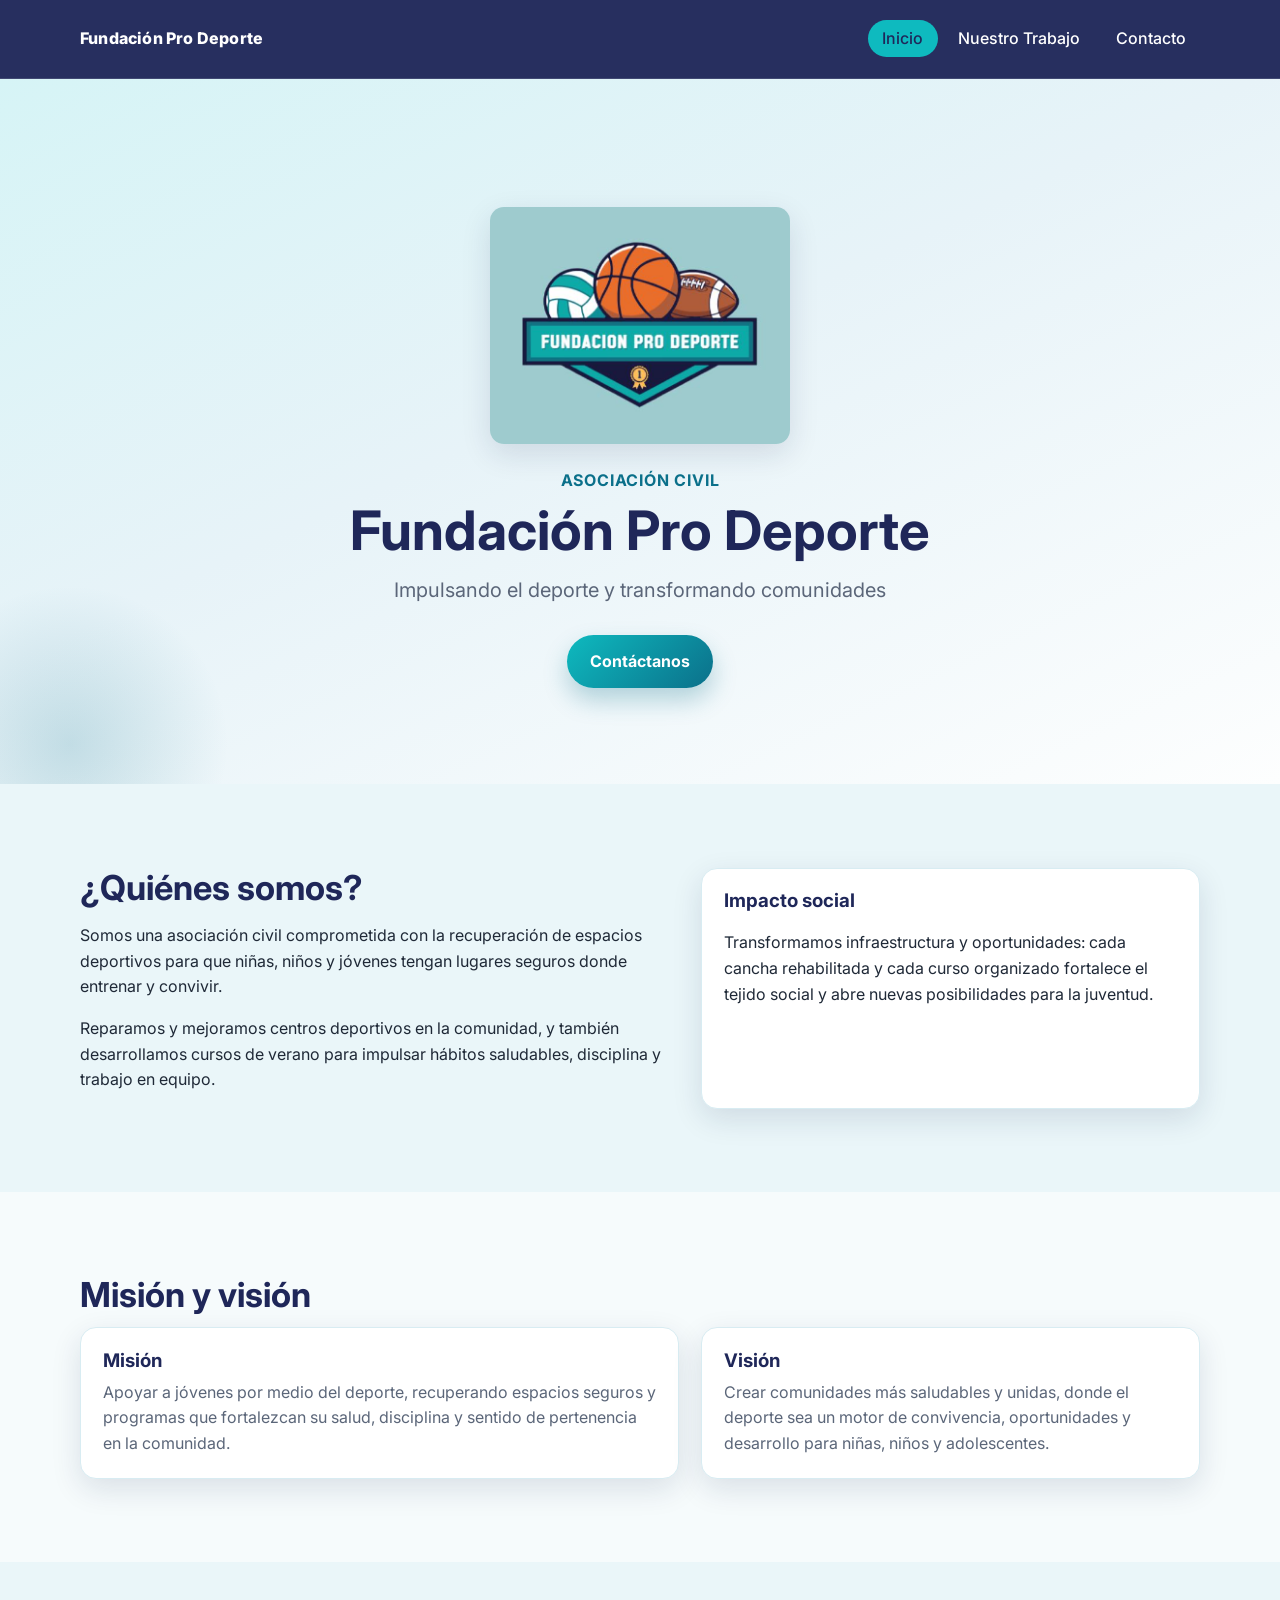
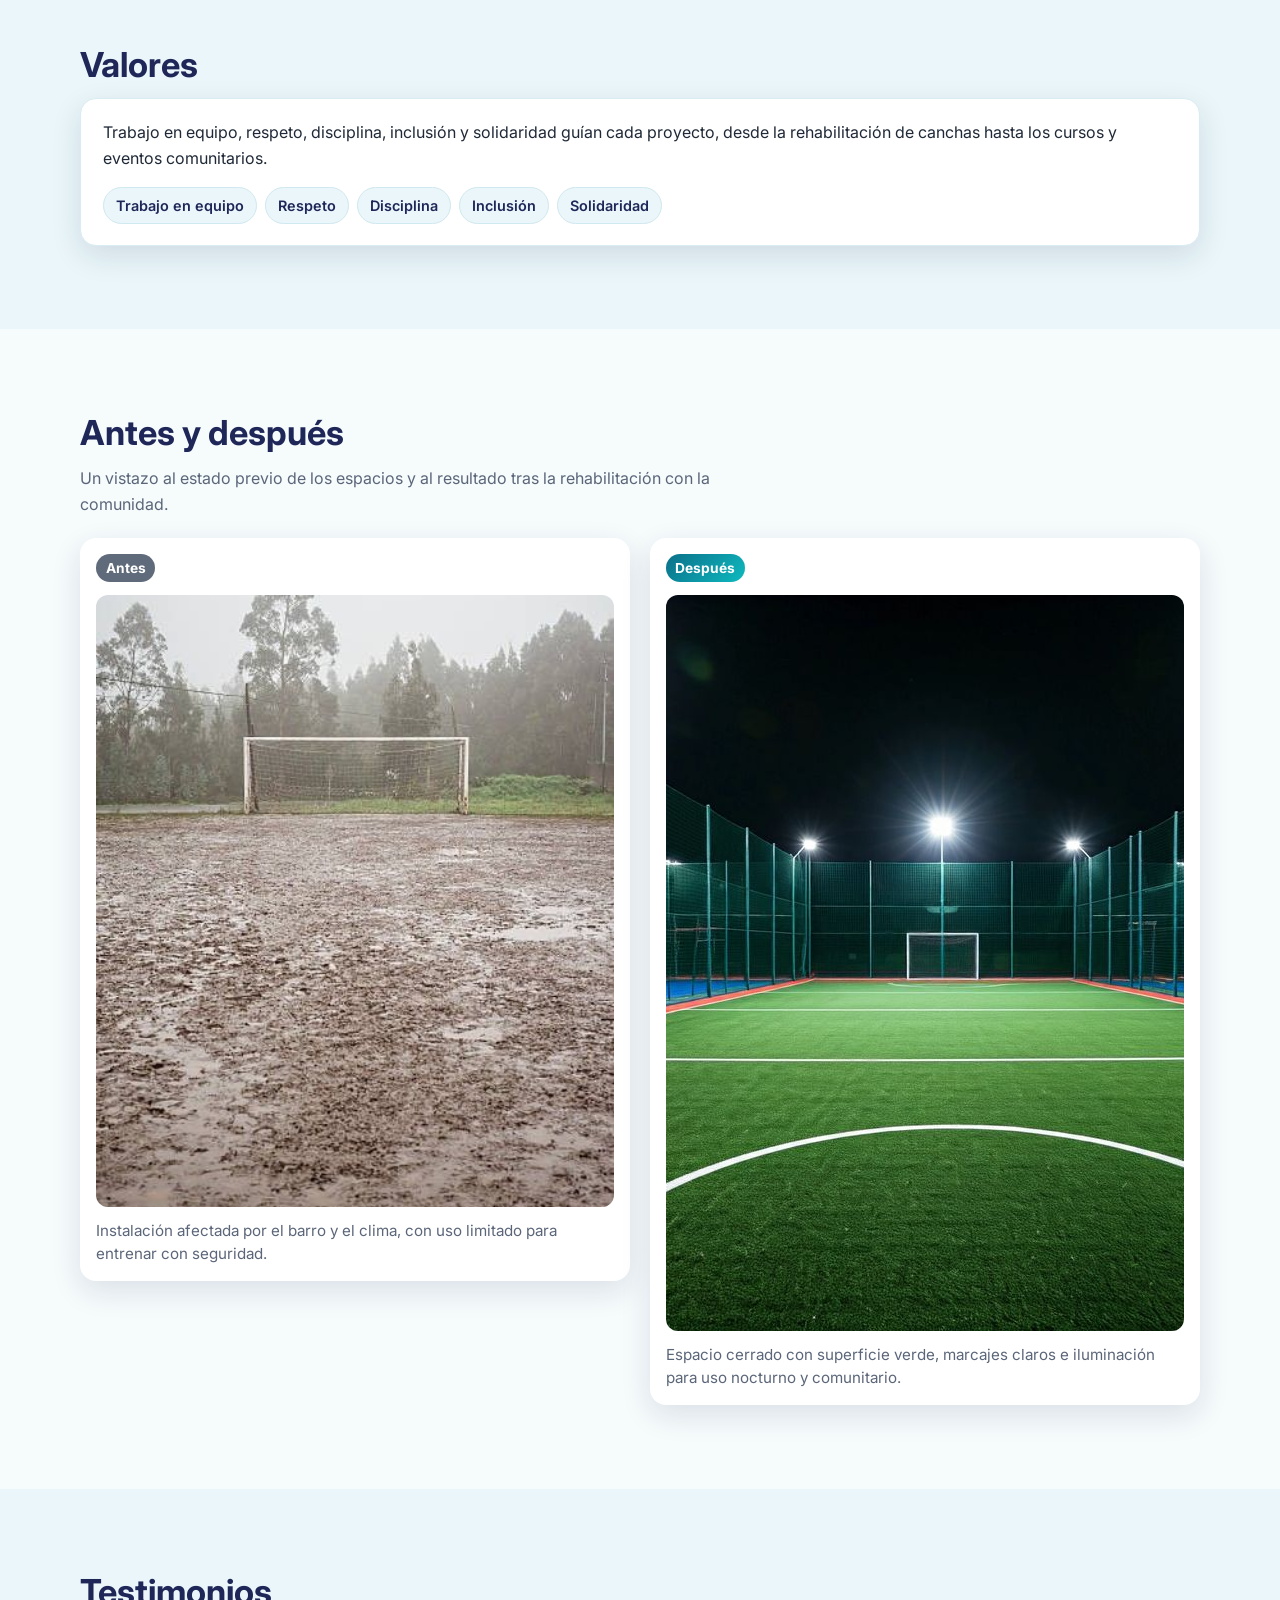
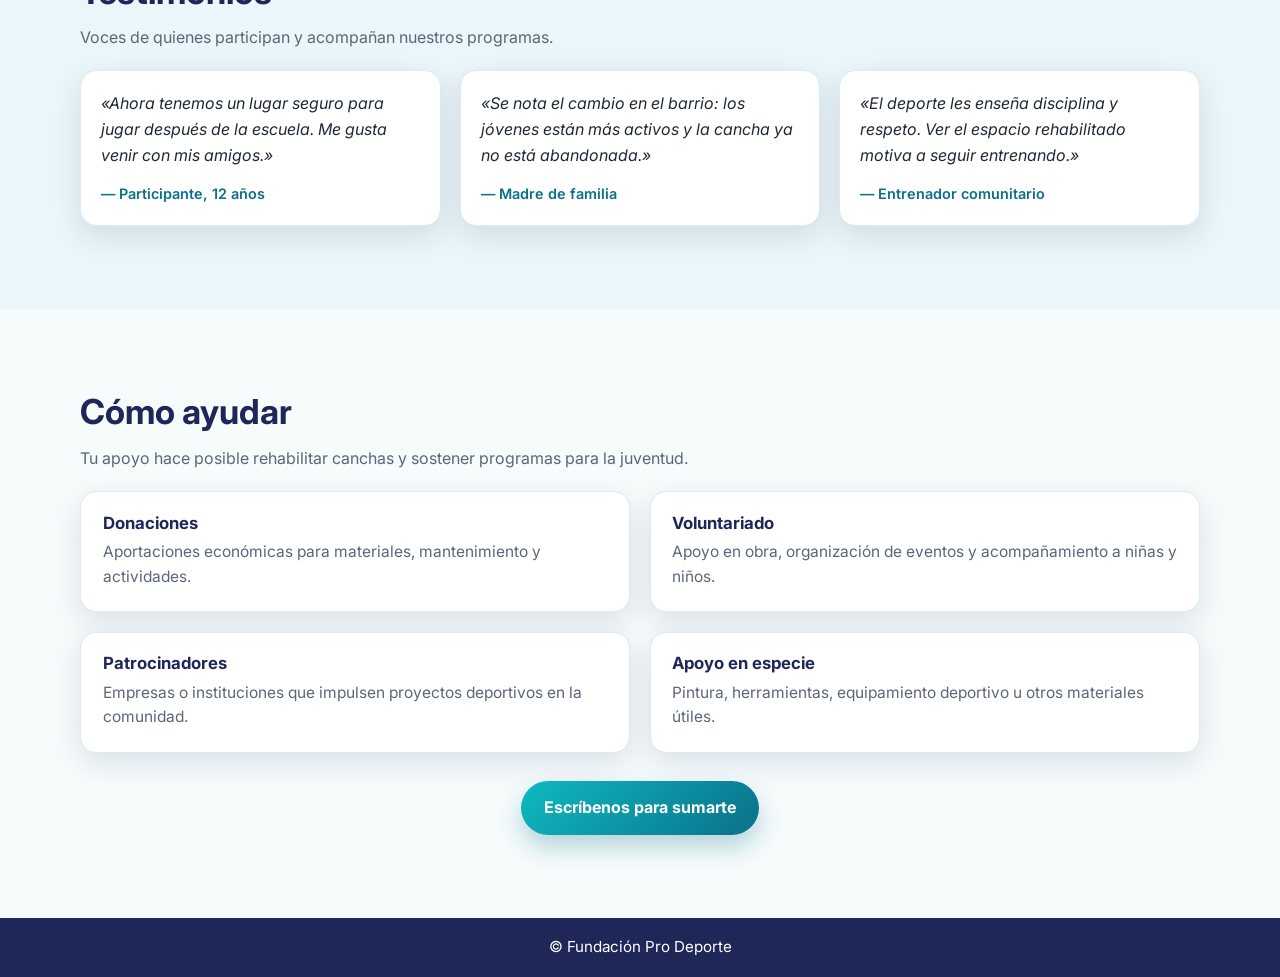
==== index.html @ 30746e88 "Remove Galería de fotos section from homepage Co-authored-by: Cursor <cursoragent@cursor.com>" ====
<!doctype html>
<html lang="es">
<head>
  <meta charset="UTF-8">
  <meta name="viewport" content="width=device-width, initial-scale=1.0">
  <title>Fundación Pro Deporte | Inicio</title>
  <link rel="stylesheet" href="styles.css">
</head>
<body>
  <header class="site-header">
    <div class="container nav">
      <a class="brand" href="index.html">Fundación Pro Deporte</a>
      <button class="menu-toggle" aria-label="Abrir menú">☰</button>
      <nav>
        <ul class="nav-links">
          <li><a class="active" href="index.html">Inicio</a></li>
          <li><a href="trabajo.html">Nuestro Trabajo</a></li>
          <li><a href="contacto.html">Contacto</a></li>
        </ul>
      </nav>
    </div>
  </header>

  <main>
    <section class="hero">
      <div class="hero-overlay"></div>
      <div class="container hero-content">
        <img src="assets/logo.png" alt="Logo Fundación Pro Deporte" class="hero-logo">
        <p class="hero-kicker">Asociación Civil</p>
        <h1>Fundación Pro Deporte</h1>
        <p class="hero-subtitle">Impulsando el deporte y transformando comunidades</p>
        <a class="btn-primary" href="contacto.html">Contáctanos</a>
      </div>
    </section>

    <section class="section alt-bg">
      <div class="container two-col">
        <div>
          <h2>¿Quiénes somos?</h2>
          <p>
            Somos una asociación civil comprometida con la recuperación de espacios deportivos
            para que niñas, niños y jóvenes tengan lugares seguros donde entrenar y convivir.
          </p>
          <p>
            Reparamos y mejoramos centros deportivos en la comunidad, y también desarrollamos
            cursos de verano para impulsar hábitos saludables, disciplina y trabajo en equipo.
          </p>
        </div>
        <div class="info-card">
          <h3>Impacto social</h3>
          <p>
            Transformamos infraestructura y oportunidades: cada cancha rehabilitada y cada curso
            organizado fortalece el tejido social y abre nuevas posibilidades para la juventud.
          </p>
        </div>
      </div>
    </section>

    <section class="section" id="mision-vision">
      <div class="container">
        <h2>Misión y visión</h2>
        <div class="two-col two-col-cards">
          <div class="info-card">
            <h3>Misión</h3>
            <p>
              Apoyar a jóvenes por medio del deporte, recuperando espacios seguros y programas
              que fortalezcan su salud, disciplina y sentido de pertenencia en la comunidad.
            </p>
          </div>
          <div class="info-card">
            <h3>Visión</h3>
            <p>
              Crear comunidades más saludables y unidas, donde el deporte sea un motor de convivencia,
              oportunidades y desarrollo para niñas, niños y adolescentes.
            </p>
          </div>
        </div>
      </div>
    </section>

    <section class="section alt-bg" id="valores">
      <div class="container">
        <h2>Valores</h2>
        <div class="info-card valores-card">
          <p class="valores-text">
            Trabajo en equipo, respeto, disciplina, inclusión y solidaridad guían cada proyecto,
            desde la rehabilitación de canchas hasta los cursos y eventos comunitarios.
          </p>
          <ul class="valores-list">
            <li>Trabajo en equipo</li>
            <li>Respeto</li>
            <li>Disciplina</li>
            <li>Inclusión</li>
            <li>Solidaridad</li>
          </ul>
        </div>
      </div>
    </section>

    <section class="section" id="galeria" aria-labelledby="galeria-heading">
      <div class="container">
        <h2 id="galeria-heading">Antes y después</h2>
        <p class="ba-intro">
          Un vistazo al estado previo de los espacios y al resultado tras la rehabilitación con la comunidad.
        </p>
        <div class="gallery gallery-ba gallery-ba-inicio">
          <figure class="media-card ba-card ba-photo-portrait">
            <span class="label label-before">Antes</span>
            <img src="assets/inicio-antes.png" width="405" height="612" alt="Campo de fútbol enlodado y en malas condiciones antes de la intervención">
            <figcaption>Instalación afectada por el barro y el clima, con uso limitado para entrenar con seguridad.</figcaption>
          </figure>
          <figure class="media-card ba-card ba-photo-square">
            <span class="label label-after">Después</span>
            <img src="assets/inicio-despues.png" width="736" height="736" alt="Cancha de fútbol o futsal con pasto sintético e iluminación, rehabilitada">
            <figcaption>Espacio cerrado con superficie verde, marcajes claros e iluminación para uso nocturno y comunitario.</figcaption>
          </figure>
        </div>
      </div>
    </section>

    <section class="section alt-bg" id="testimonios">
      <div class="container">
        <h2>Testimonios</h2>
        <p class="ba-intro">Voces de quienes participan y acompañan nuestros programas.</p>
        <div class="testimonials">
          <blockquote class="info-card testimonial">
            <p>«Ahora tenemos un lugar seguro para jugar después de la escuela. Me gusta venir con mis amigos.»</p>
            <footer>— Participante, 12 años</footer>
          </blockquote>
          <blockquote class="info-card testimonial">
            <p>«Se nota el cambio en el barrio: los jóvenes están más activos y la cancha ya no está abandonada.»</p>
            <footer>— Madre de familia</footer>
          </blockquote>
          <blockquote class="info-card testimonial">
            <p>«El deporte les enseña disciplina y respeto. Ver el espacio rehabilitado motiva a seguir entrenando.»</p>
            <footer>— Entrenador comunitario</footer>
          </blockquote>
        </div>
      </div>
    </section>

    <section class="section" id="ayudar">
      <div class="container">
        <h2>Cómo ayudar</h2>
        <p class="ba-intro">Tu apoyo hace posible rehabilitar canchas y sostener programas para la juventud.</p>
        <div class="help-grid">
          <div class="info-card help-item">
            <h3>Donaciones</h3>
            <p>Aportaciones económicas para materiales, mantenimiento y actividades.</p>
          </div>
          <div class="info-card help-item">
            <h3>Voluntariado</h3>
            <p>Apoyo en obra, organización de eventos y acompañamiento a niñas y niños.</p>
          </div>
          <div class="info-card help-item">
            <h3>Patrocinadores</h3>
            <p>Empresas o instituciones que impulsen proyectos deportivos en la comunidad.</p>
          </div>
          <div class="info-card help-item">
            <h3>Apoyo en especie</h3>
            <p>Pintura, herramientas, equipamiento deportivo u otros materiales útiles.</p>
          </div>
        </div>
        <p class="help-cta">
          <a class="btn-primary" href="contacto.html">Escríbenos para sumarte</a>
        </p>
      </div>
    </section>
  </main>

  <footer class="site-footer">
    <div class="container">© Fundación Pro Deporte</div>
  </footer>

  <script>
    const toggle = document.querySelector('.menu-toggle');
    const navLinks = document.querySelector('.nav-links');
    toggle.addEventListener('click', () => {
      navLinks.classList.toggle('open');
    });
  </script>
</body>
</html>
---- styles.css ----
@import url("https://fonts.googleapis.com/css2?family=Inter:wght@400;500;600;700;800&display=swap");

:root {
  --primary: #0ebabf;
  --primary-dark: #0b708a;
  --navy: #1f2759;
  --accent: #f28a2e;
  --bg: #f6fbfc;
  --bg-alt: #eaf6f9;
  --surface: #ffffff;
  --text: #1f2937;
  --muted: #5b6679;
  --shadow: 0 10px 30px rgba(18, 34, 74, 0.12);
  --radius: 16px;
}

*,
*::before,
*::after {
  box-sizing: border-box;
}

html {
  scroll-behavior: smooth;
}

body {
  margin: 0;
  font-family: "Inter", sans-serif;
  color: var(--text);
  background: var(--bg);
  line-height: 1.6;
}

img {
  max-width: 100%;
  display: block;
}

.container {
  width: min(1120px, 92%);
  margin: 0 auto;
}

.site-header {
  position: sticky;
  top: 0;
  z-index: 30;
  background: rgba(31, 39, 89, 0.96);
  backdrop-filter: blur(6px);
  border-bottom: 1px solid rgba(255, 255, 255, 0.12);
}

.nav {
  min-height: 78px;
  display: flex;
  align-items: center;
  justify-content: space-between;
  gap: 1rem;
}

.brand {
  color: #fff;
  text-decoration: none;
  font-weight: 800;
  letter-spacing: 0.2px;
}

.nav nav {
  margin-left: auto;
}

.nav-links {
  display: flex;
  align-items: center;
  list-style: none;
  gap: 0.4rem;
  margin: 0;
  padding: 0;
}

.nav-links a {
  color: #fff;
  text-decoration: none;
  padding: 0.52rem 0.9rem;
  border-radius: 999px;
  font-weight: 500;
  transition: background 0.24s ease, transform 0.24s ease;
}

.nav-links a:hover,
.nav-links a.active {
  background: var(--primary);
  color: var(--navy);
}

.menu-toggle {
  display: none;
  border: none;
  background: transparent;
  color: #fff;
  font-size: 1.4rem;
  cursor: pointer;
}

.hero {
  position: relative;
  min-height: 78vh;
  display: grid;
  place-items: center;
  text-align: center;
  padding: 8rem 0 6rem;
  background: linear-gradient(155deg, #d6f4f6 0%, #e7f3f8 45%, #fdfefe 100%);
  overflow: hidden;
}

.hero-overlay {
  position: absolute;
  inset: auto auto -120px -90px;
  width: 320px;
  height: 320px;
  background: radial-gradient(circle, rgba(11, 112, 138, 0.18), transparent 70%);
}

.hero-content {
  position: relative;
  z-index: 2;
}

.hero-logo {
  width: min(300px, 78vw);
  margin: 0 auto 1.5rem;
  border-radius: 14px;
  box-shadow: var(--shadow);
}

.hero-kicker {
  color: var(--primary-dark);
  font-weight: 700;
  letter-spacing: 0.05em;
  text-transform: uppercase;
  margin-bottom: 0.35rem;
}

h1,
h2,
h3 {
  color: var(--navy);
  line-height: 1.15;
  margin-top: 0;
}

h1 {
  font-size: clamp(2rem, 5vw, 3.4rem);
  margin-bottom: 0.75rem;
}

h2 {
  font-size: clamp(1.5rem, 3vw, 2.15rem);
  margin-bottom: 0.8rem;
}

.hero-subtitle {
  max-width: 760px;
  margin: 0 auto 1.8rem;
  font-size: clamp(1rem, 2.2vw, 1.25rem);
  color: var(--muted);
}

.btn-primary {
  display: inline-flex;
  align-items: center;
  justify-content: center;
  gap: 0.4rem;
  border: none;
  background: linear-gradient(135deg, var(--primary) 0%, var(--primary-dark) 100%);
  color: #fff;
  text-decoration: none;
  font-weight: 700;
  border-radius: 999px;
  padding: 0.88rem 1.45rem;
  cursor: pointer;
  box-shadow: 0 12px 24px rgba(11, 112, 138, 0.28);
  transition: transform 0.26s ease, box-shadow 0.26s ease, filter 0.26s ease;
}

.btn-primary:hover {
  transform: translateY(-2px);
  box-shadow: 0 16px 28px rgba(11, 112, 138, 0.35);
  filter: saturate(1.08);
}

.section {
  padding: clamp(3.2rem, 7vw, 5.2rem) 0;
}

.alt-bg {
  background: var(--bg-alt);
}

.two-col {
  display: grid;
  grid-template-columns: 1.2fr 1fr;
  gap: 1.4rem;
}

.info-card,
.contact-form,
.media-card,
.table-wrap {
  background: var(--surface);
  border-radius: var(--radius);
  box-shadow: var(--shadow);
}

.info-card {
  padding: 1.35rem;
  border: 1px solid #d8ecf2;
}

.page-hero {
  padding: clamp(3.4rem, 7vw, 5.4rem) 0 2.4rem;
  background: linear-gradient(180deg, #e5f7fa 0%, transparent 100%);
}

.gallery {
  margin-top: 1rem;
  display: grid;
  grid-template-columns: repeat(2, minmax(0, 1fr));
  gap: 1.2rem;
}

.media-card {
  padding: 1rem;
}

.label {
  display: inline-block;
  padding: 0.2rem 0.6rem;
  margin-bottom: 0.8rem;
  border-radius: 999px;
  font-size: 0.86rem;
  font-weight: 700;
  color: #fff;
  background: var(--accent);
}

.media-card img {
  width: 100%;
  border-radius: 12px;
  aspect-ratio: 16 / 10;
  object-fit: cover;
}

.media-card p {
  color: var(--muted);
  margin: 0.8rem 0 0;
}

.ba-intro {
  color: var(--muted);
  max-width: 640px;
  margin: 0 0 1.25rem;
  line-height: 1.65;
}

.ba-card {
  margin: 0;
}

.label-before {
  background: #5f6b7a;
}

.label-after {
  background: linear-gradient(135deg, var(--primary-dark), var(--primary));
}

.gallery-ba .media-card img {
  aspect-ratio: 1 / 1;
  object-fit: cover;
  background: #e8eef2;
}

.gallery-ba figcaption {
  color: var(--muted);
  margin: 0.8rem 0 0;
  font-size: 0.95rem;
  line-height: 1.5;
}

.gallery-ba-inicio {
  align-items: start;
}

.gallery-ba-inicio .ba-photo-portrait img {
  aspect-ratio: 405 / 612;
  object-fit: cover;
}

.gallery-ba-inicio .ba-photo-square img {
  aspect-ratio: 1 / 1;
  object-fit: cover;
}

.two-col-cards {
  align-items: stretch;
}

.two-col-cards .info-card h3 {
  margin-bottom: 0.5rem;
}

.two-col-cards .info-card p {
  margin: 0;
  color: var(--muted);
}

.valores-card .valores-text {
  margin: 0 0 1rem;
  color: var(--text);
}

.valores-list {
  display: flex;
  flex-wrap: wrap;
  gap: 0.5rem;
  list-style: none;
  margin: 0;
  padding: 0;
}

.valores-list li {
  padding: 0.35rem 0.75rem;
  border-radius: 999px;
  font-size: 0.9rem;
  font-weight: 600;
  color: var(--navy);
  background: var(--bg-alt);
  border: 1px solid #d0e8ef;
}

.testimonials {
  display: grid;
  grid-template-columns: repeat(3, minmax(0, 1fr));
  gap: 1.2rem;
}

.testimonial {
  margin: 0;
  padding: 1.25rem;
}

.testimonial p {
  margin: 0 0 0.85rem;
  color: var(--text);
  font-style: italic;
  line-height: 1.6;
}

.testimonial footer {
  font-size: 0.9rem;
  font-weight: 600;
  color: var(--primary-dark);
}

.help-grid {
  display: grid;
  grid-template-columns: repeat(2, minmax(0, 1fr));
  gap: 1.2rem;
}

.help-item h3 {
  margin-bottom: 0.45rem;
  font-size: 1.05rem;
}

.help-item p {
  margin: 0;
  color: var(--muted);
  font-size: 0.97rem;
}

.help-cta {
  text-align: center;
  margin: 1.75rem 0 0;
}

.table-wrap {
  margin-top: 1.1rem;
  overflow-x: auto;
}

table {
  width: 100%;
  border-collapse: collapse;
  min-width: 560px;
}

th,
td {
  text-align: left;
  padding: 0.86rem 1rem;
}

thead {
  background: #dff2f8;
}

tbody tr:nth-child(even) {
  background: #f7fcfd;
}

tbody td {
  border-top: 1px solid #e5edf3;
}

.contact-form {
  padding: 1.4rem;
  display: grid;
  gap: 0.7rem;
}

.contact-form label {
  font-weight: 600;
  color: var(--navy);
}

.contact-form input,
.contact-form textarea {
  width: 100%;
  border: 1px solid #cfdae7;
  border-radius: 12px;
  padding: 0.74rem 0.85rem;
  font: inherit;
  outline: none;
  transition: border-color 0.2s ease, box-shadow 0.2s ease;
}

.contact-form input:focus,
.contact-form textarea:focus {
  border-color: var(--primary-dark);
  box-shadow: 0 0 0 4px rgba(11, 112, 138, 0.16);
}

.team-list {
  margin: 0;
  padding-left: 1.15rem;
}

.team-list li {
  margin: 0.38rem 0;
}

.site-footer {
  margin-top: 0;
  padding: 1.1rem 0;
  background: var(--navy);
  color: #fff;
  text-align: center;
  font-size: 0.95rem;
}

@media (max-width: 900px) {
  .two-col,
  .gallery {
    grid-template-columns: 1fr;
  }

  .testimonials {
    grid-template-columns: 1fr;
  }

  .help-grid {
    grid-template-columns: 1fr;
  }
}

@media (max-width: 760px) {
  .menu-toggle {
    display: block;
  }

  .nav nav {
    width: 100%;
  }

  .nav {
    flex-wrap: wrap;
    padding: 0.8rem 0;
  }

  .nav-links {
    display: none;
    width: 100%;
    flex-direction: column;
    align-items: flex-start;
    padding-top: 0.5rem;
  }

  .nav-links.open {
    display: flex;
  }
}
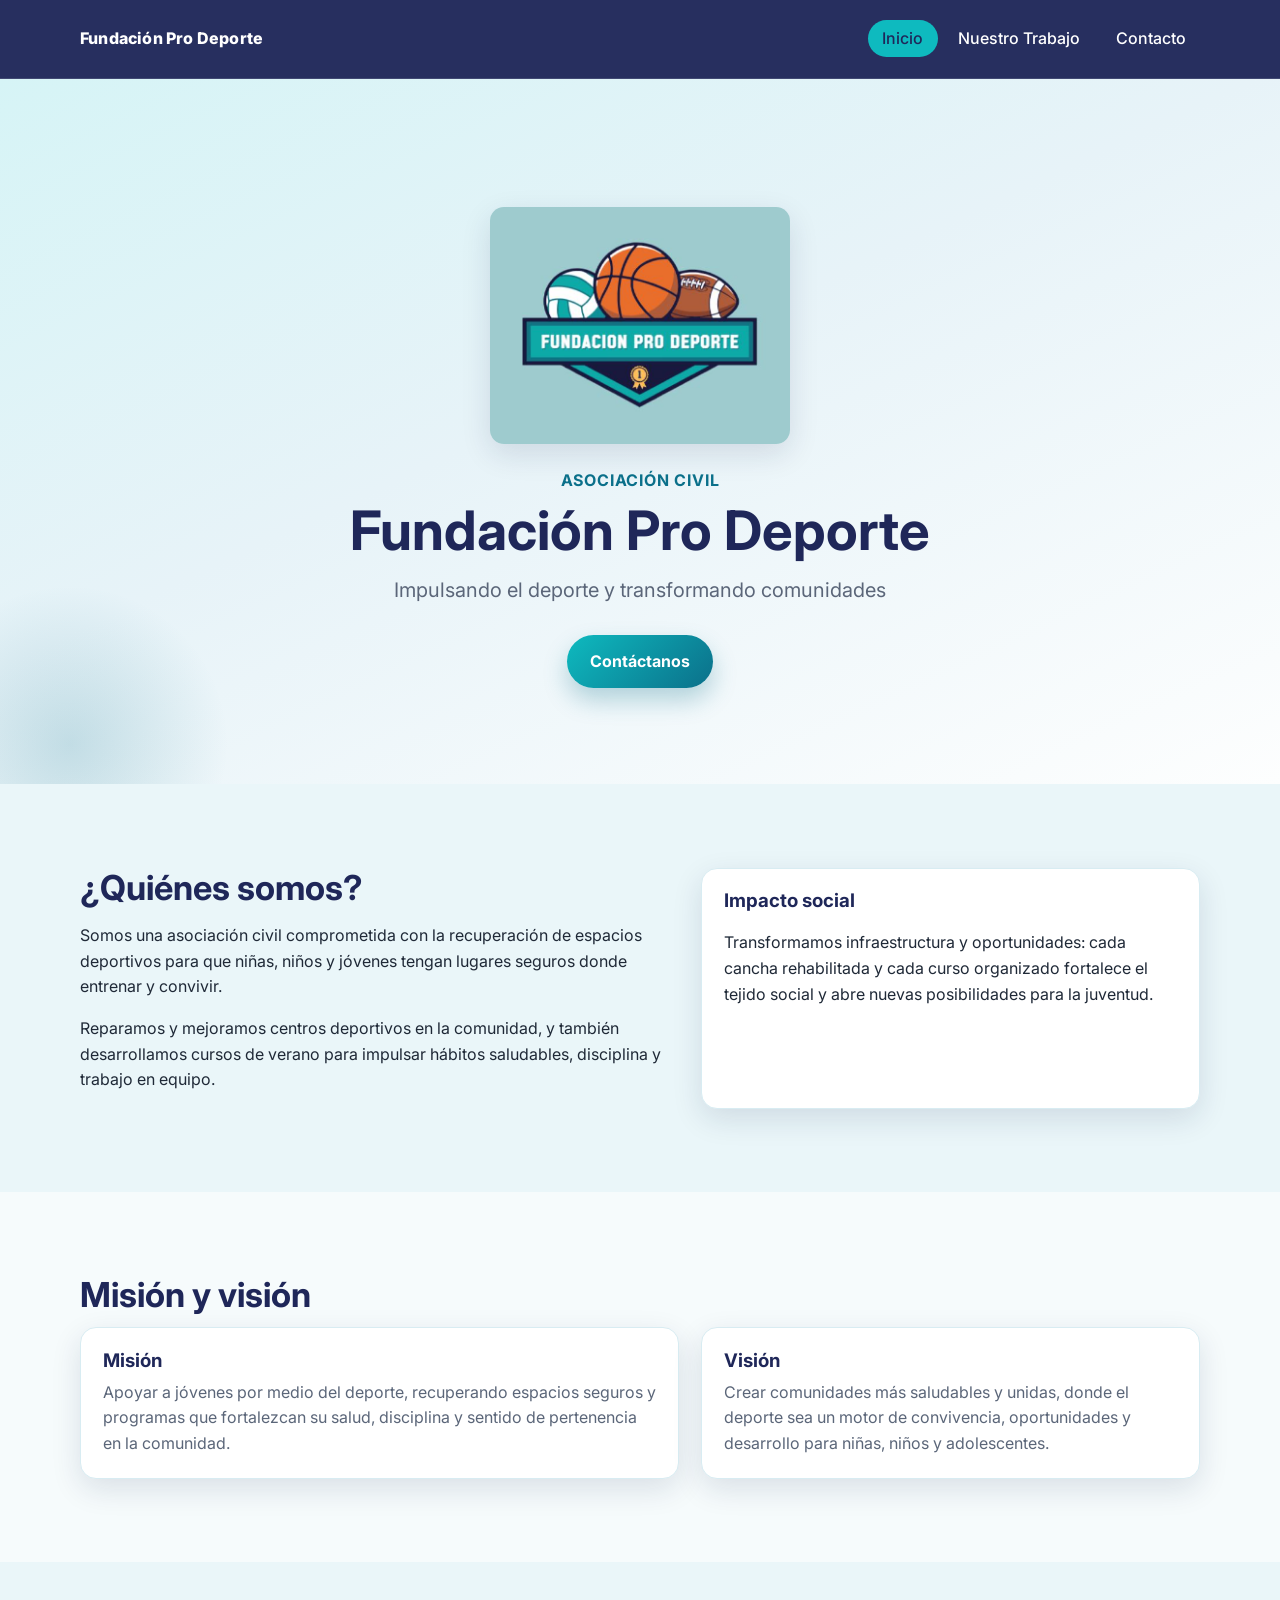
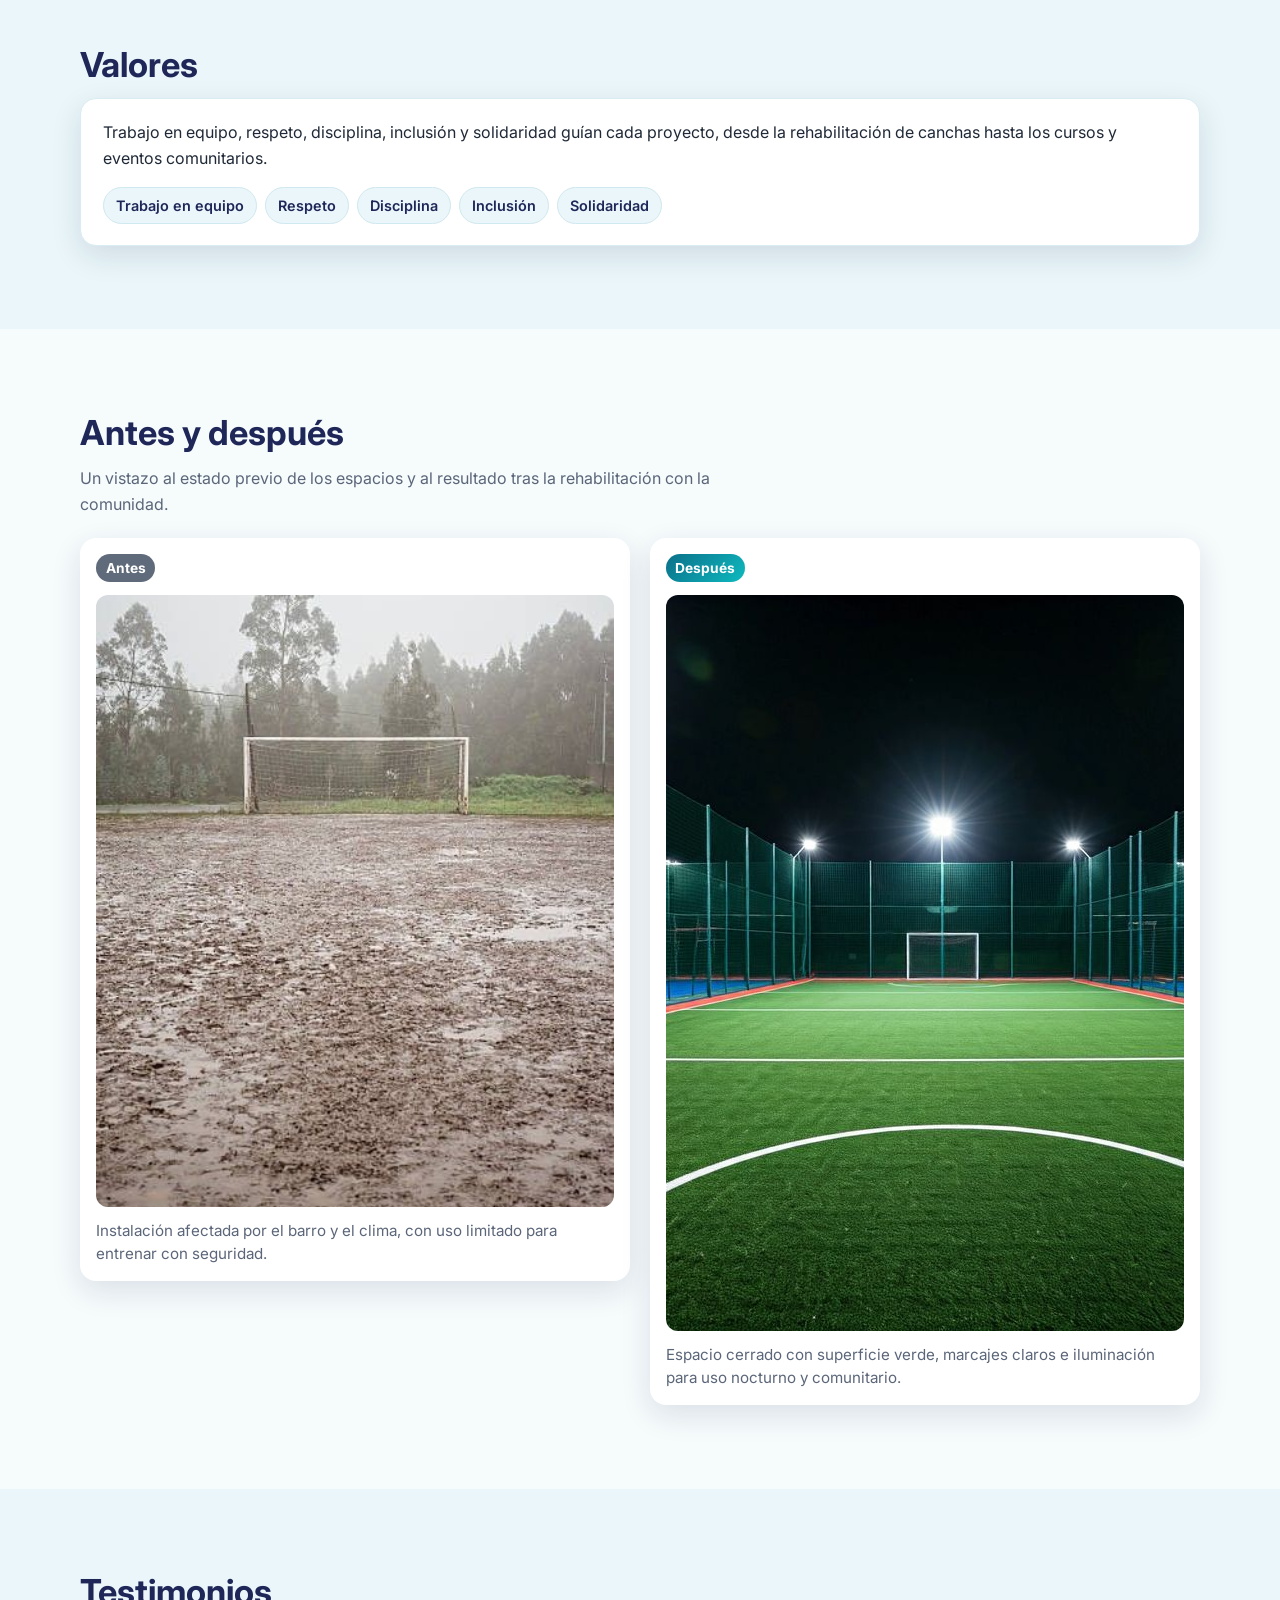
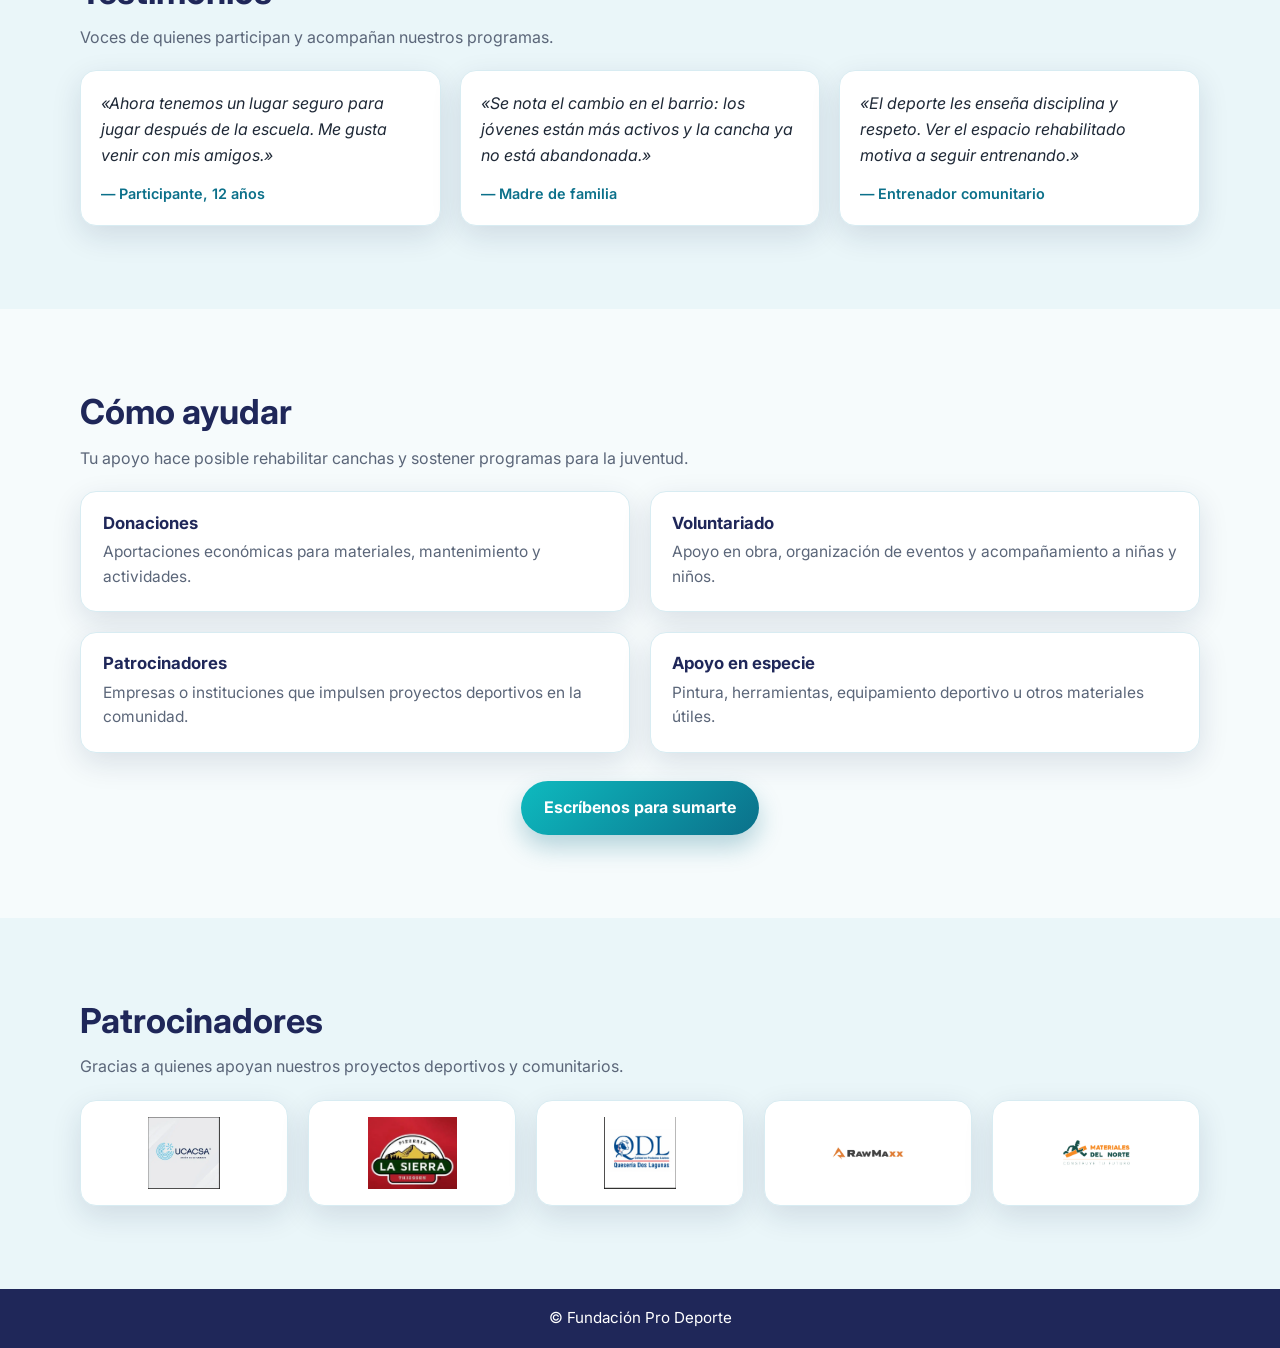
==== commit 117e76a7: "Add Patrocinadores section with sponsor logos on homepage Co-authored-by: Cursor <cursoragent@cursor" ====
--- a/index.html
+++ b/index.html
@@ -166,6 +166,30 @@
         </p>
       </div>
     </section>
+
+    <section class="section alt-bg" id="patrocinadores">
+      <div class="container">
+        <h2>Patrocinadores</h2>
+        <p class="ba-intro">Gracias a quienes apoyan nuestros proyectos deportivos y comunitarios.</p>
+        <ul class="sponsors-grid">
+          <li class="sponsor-item">
+            <img src="assets/sponsor-ucacsa.png" alt="UCACSA - Unión de Esfuerzos">
+          </li>
+          <li class="sponsor-item">
+            <img src="assets/sponsor-pizzeria-la-sierra.png" alt="Pizzería La Sierra Thiessen">
+          </li>
+          <li class="sponsor-item">
+            <img src="assets/sponsor-queseria-dos-lagunas.png" alt="Quesería Dos Lagunas">
+          </li>
+          <li class="sponsor-item">
+            <img src="assets/sponsor-rawmaxx.png" alt="RawMaxx">
+          </li>
+          <li class="sponsor-item">
+            <img src="assets/sponsor-materiales-del-norte.png" alt="Materiales del Norte - Construye tu futuro">
+          </li>
+        </ul>
+      </div>
+    </section>
   </main>
 
   <footer class="site-footer">
--- a/styles.css
+++ b/styles.css
@@ -386,6 +386,36 @@
   margin: 1.75rem 0 0;
 }
 
+.sponsors-grid {
+  display: grid;
+  grid-template-columns: repeat(auto-fit, minmax(160px, 1fr));
+  gap: 1.25rem;
+  list-style: none;
+  margin: 0;
+  padding: 0;
+  align-items: center;
+}
+
+.sponsor-item {
+  background: var(--surface);
+  border-radius: var(--radius);
+  border: 1px solid #d8ecf2;
+  box-shadow: var(--shadow);
+  padding: 1rem 1.1rem;
+  display: flex;
+  align-items: center;
+  justify-content: center;
+  min-height: 100px;
+}
+
+.sponsor-item img {
+  max-width: 100%;
+  max-height: 72px;
+  width: auto;
+  height: auto;
+  object-fit: contain;
+}
+
 .table-wrap {
   margin-top: 1.1rem;
   overflow-x: auto;
@@ -474,6 +504,10 @@
   .help-grid {
     grid-template-columns: 1fr;
   }
+
+  .sponsors-grid {
+    grid-template-columns: repeat(2, minmax(0, 1fr));
+  }
 }
 
 @media (max-width: 760px) {
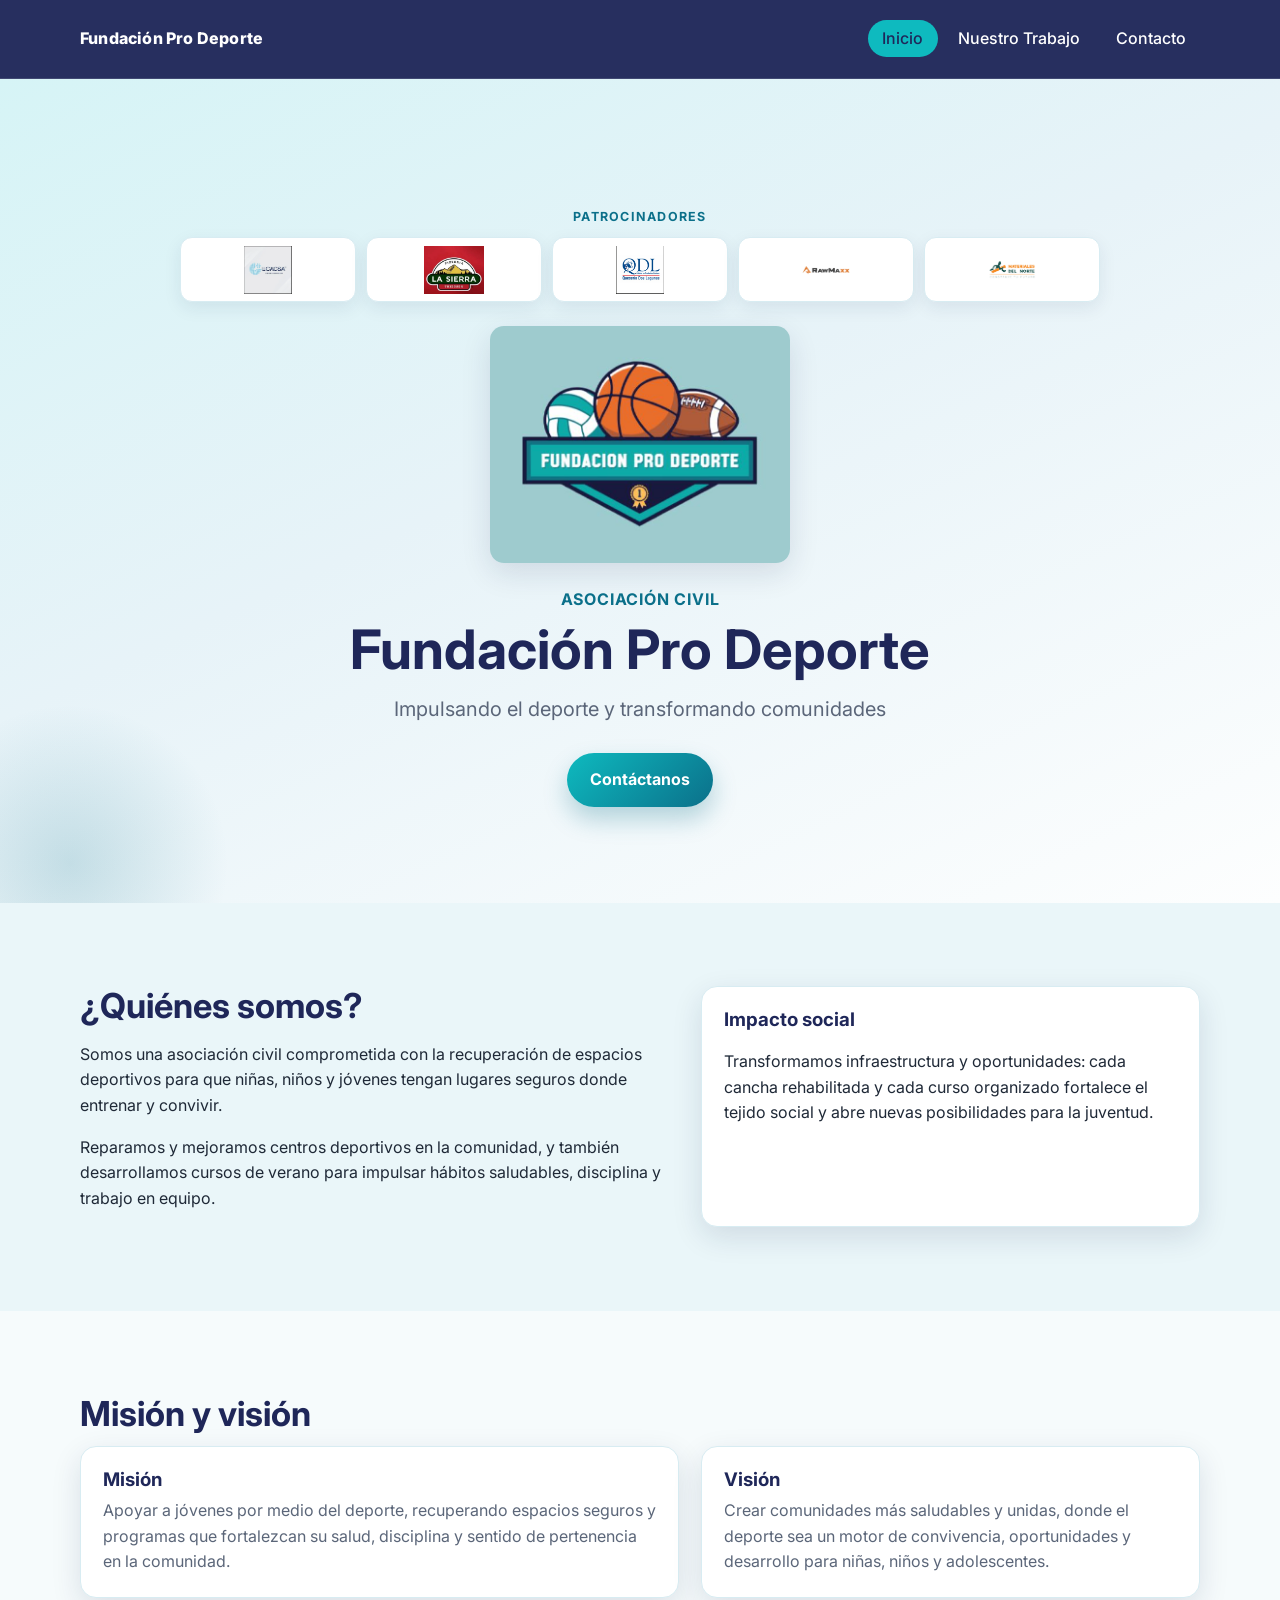
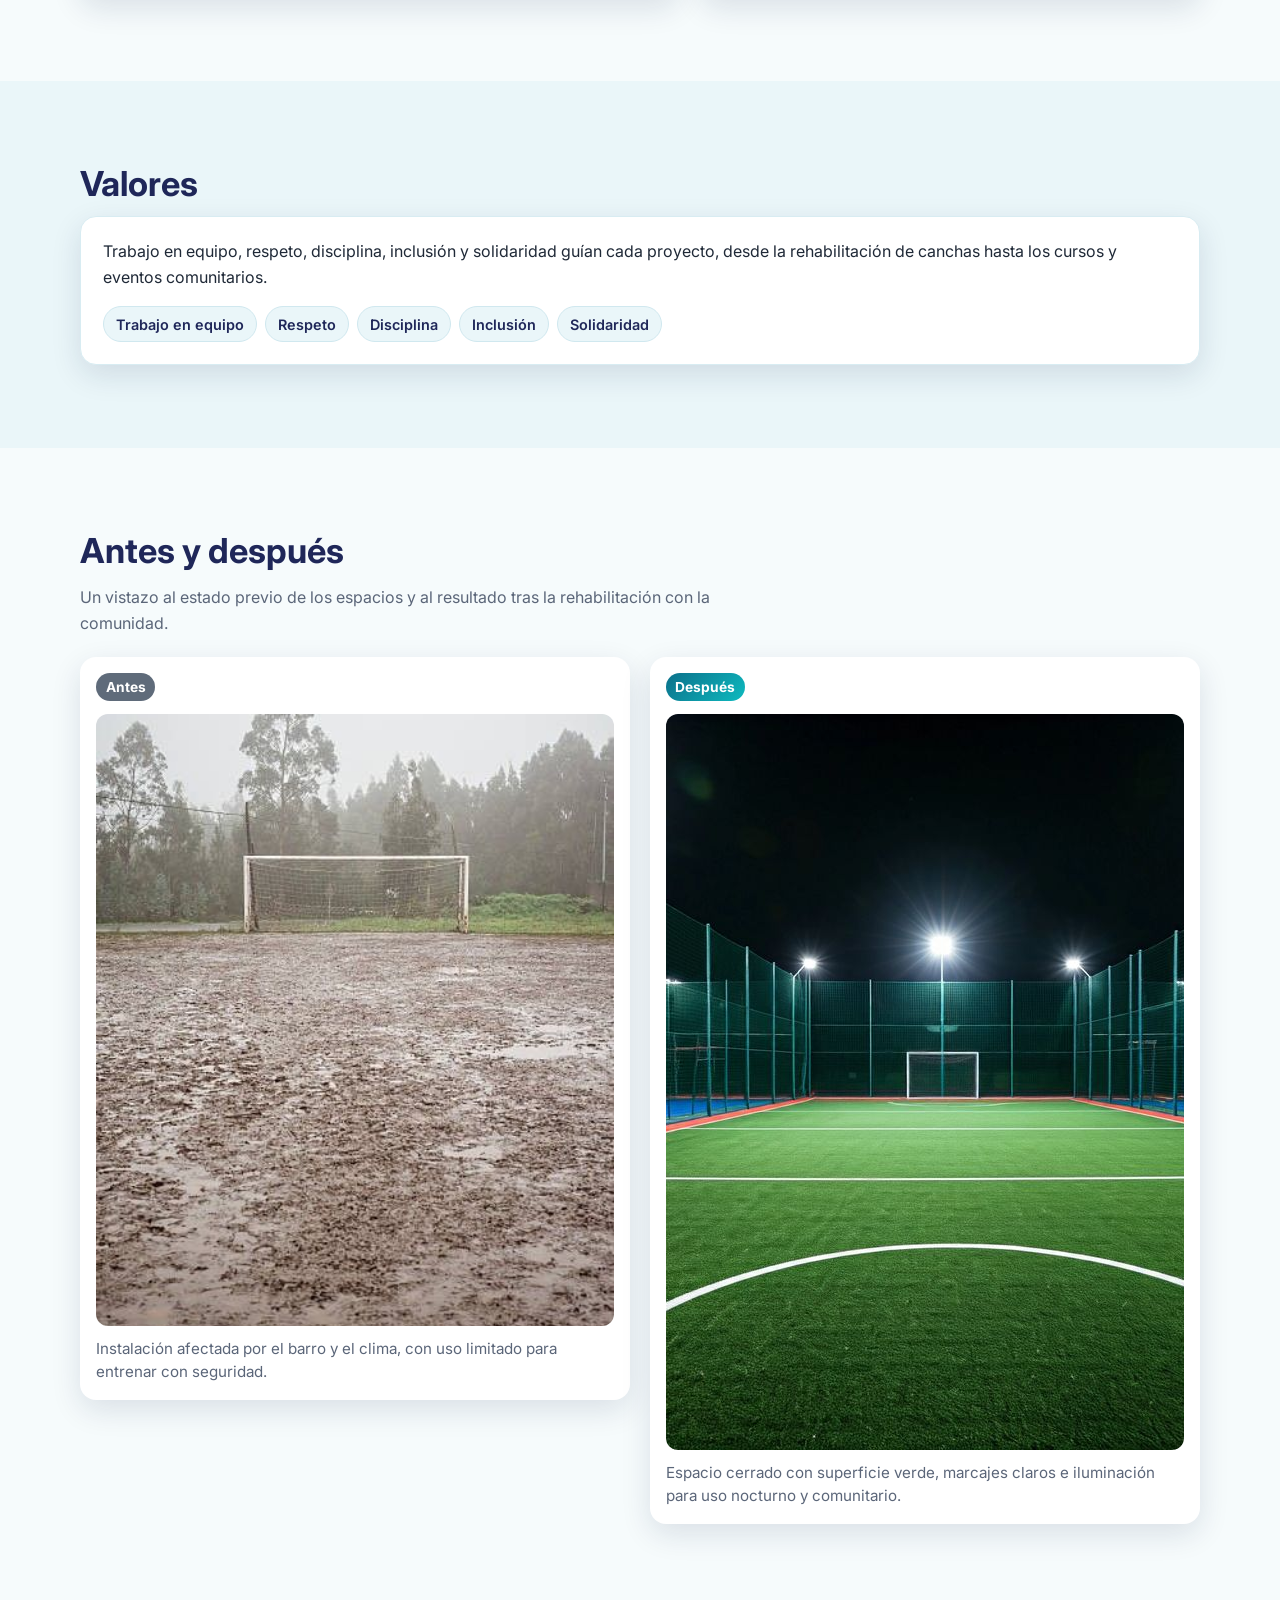
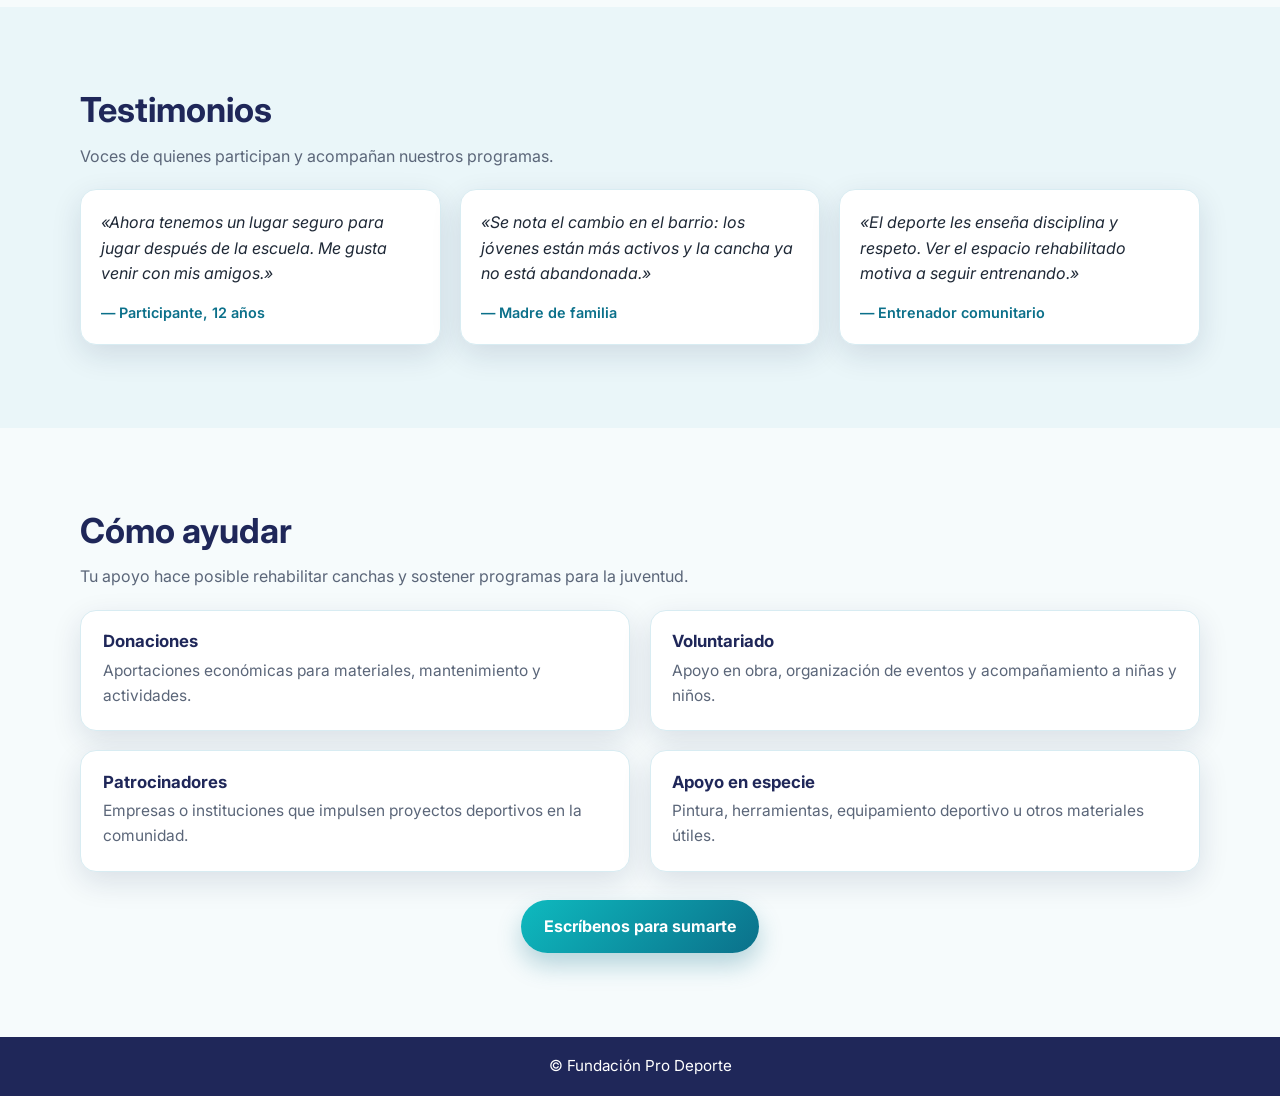
==== commit b3eb3e43: "Move Patrocinadores logos to top of hero above foundation name Co-authored-by: Cursor <cursoragent@c" ====
--- a/index.html
+++ b/index.html
@@ -25,6 +25,26 @@
     <section class="hero">
       <div class="hero-overlay"></div>
       <div class="container hero-content">
+        <div class="hero-sponsors">
+          <p class="hero-sponsors-label">Patrocinadores</p>
+          <ul class="sponsors-grid sponsors-grid-hero">
+            <li class="sponsor-item">
+              <img src="assets/sponsor-ucacsa.png" alt="UCACSA - Unión de Esfuerzos">
+            </li>
+            <li class="sponsor-item">
+              <img src="assets/sponsor-pizzeria-la-sierra.png" alt="Pizzería La Sierra Thiessen">
+            </li>
+            <li class="sponsor-item">
+              <img src="assets/sponsor-queseria-dos-lagunas.png" alt="Quesería Dos Lagunas">
+            </li>
+            <li class="sponsor-item">
+              <img src="assets/sponsor-rawmaxx.png" alt="RawMaxx">
+            </li>
+            <li class="sponsor-item">
+              <img src="assets/sponsor-materiales-del-norte.png" alt="Materiales del Norte - Construye tu futuro">
+            </li>
+          </ul>
+        </div>
         <img src="assets/logo.png" alt="Logo Fundación Pro Deporte" class="hero-logo">
         <p class="hero-kicker">Asociación Civil</p>
         <h1>Fundación Pro Deporte</h1>
@@ -166,30 +186,6 @@
         </p>
       </div>
     </section>
-
-    <section class="section alt-bg" id="patrocinadores">
-      <div class="container">
-        <h2>Patrocinadores</h2>
-        <p class="ba-intro">Gracias a quienes apoyan nuestros proyectos deportivos y comunitarios.</p>
-        <ul class="sponsors-grid">
-          <li class="sponsor-item">
-            <img src="assets/sponsor-ucacsa.png" alt="UCACSA - Unión de Esfuerzos">
-          </li>
-          <li class="sponsor-item">
-            <img src="assets/sponsor-pizzeria-la-sierra.png" alt="Pizzería La Sierra Thiessen">
-          </li>
-          <li class="sponsor-item">
-            <img src="assets/sponsor-queseria-dos-lagunas.png" alt="Quesería Dos Lagunas">
-          </li>
-          <li class="sponsor-item">
-            <img src="assets/sponsor-rawmaxx.png" alt="RawMaxx">
-          </li>
-          <li class="sponsor-item">
-            <img src="assets/sponsor-materiales-del-norte.png" alt="Materiales del Norte - Construye tu futuro">
-          </li>
-        </ul>
-      </div>
-    </section>
   </main>
 
   <footer class="site-footer">
--- a/styles.css
+++ b/styles.css
@@ -386,6 +386,20 @@
   margin: 1.75rem 0 0;
 }
 
+.hero-sponsors {
+  width: min(920px, 100%);
+  margin: 0 auto 1.5rem;
+}
+
+.hero-sponsors-label {
+  margin: 0 0 0.65rem;
+  font-size: 0.78rem;
+  font-weight: 700;
+  letter-spacing: 0.1em;
+  text-transform: uppercase;
+  color: var(--primary-dark);
+}
+
 .sponsors-grid {
   display: grid;
   grid-template-columns: repeat(auto-fit, minmax(160px, 1fr));
@@ -396,16 +410,21 @@
   align-items: center;
 }
 
+.sponsors-grid-hero {
+  grid-template-columns: repeat(5, minmax(0, 1fr));
+  gap: 0.65rem;
+}
+
 .sponsor-item {
   background: var(--surface);
-  border-radius: var(--radius);
+  border-radius: 12px;
   border: 1px solid #d8ecf2;
-  box-shadow: var(--shadow);
-  padding: 1rem 1.1rem;
+  box-shadow: 0 6px 18px rgba(18, 34, 74, 0.08);
+  padding: 0.55rem 0.65rem;
   display: flex;
   align-items: center;
   justify-content: center;
-  min-height: 100px;
+  min-height: 64px;
 }
 
 .sponsor-item img {
@@ -414,6 +433,15 @@
   width: auto;
   height: auto;
   object-fit: contain;
+}
+
+.sponsors-grid-hero .sponsor-item {
+  min-height: 56px;
+  padding: 0.45rem 0.5rem;
+}
+
+.sponsors-grid-hero .sponsor-item img {
+  max-height: 48px;
 }
 
 .table-wrap {
@@ -505,7 +533,8 @@
     grid-template-columns: 1fr;
   }
 
-  .sponsors-grid {
+  .sponsors-grid,
+  .sponsors-grid-hero {
     grid-template-columns: repeat(2, minmax(0, 1fr));
   }
 }
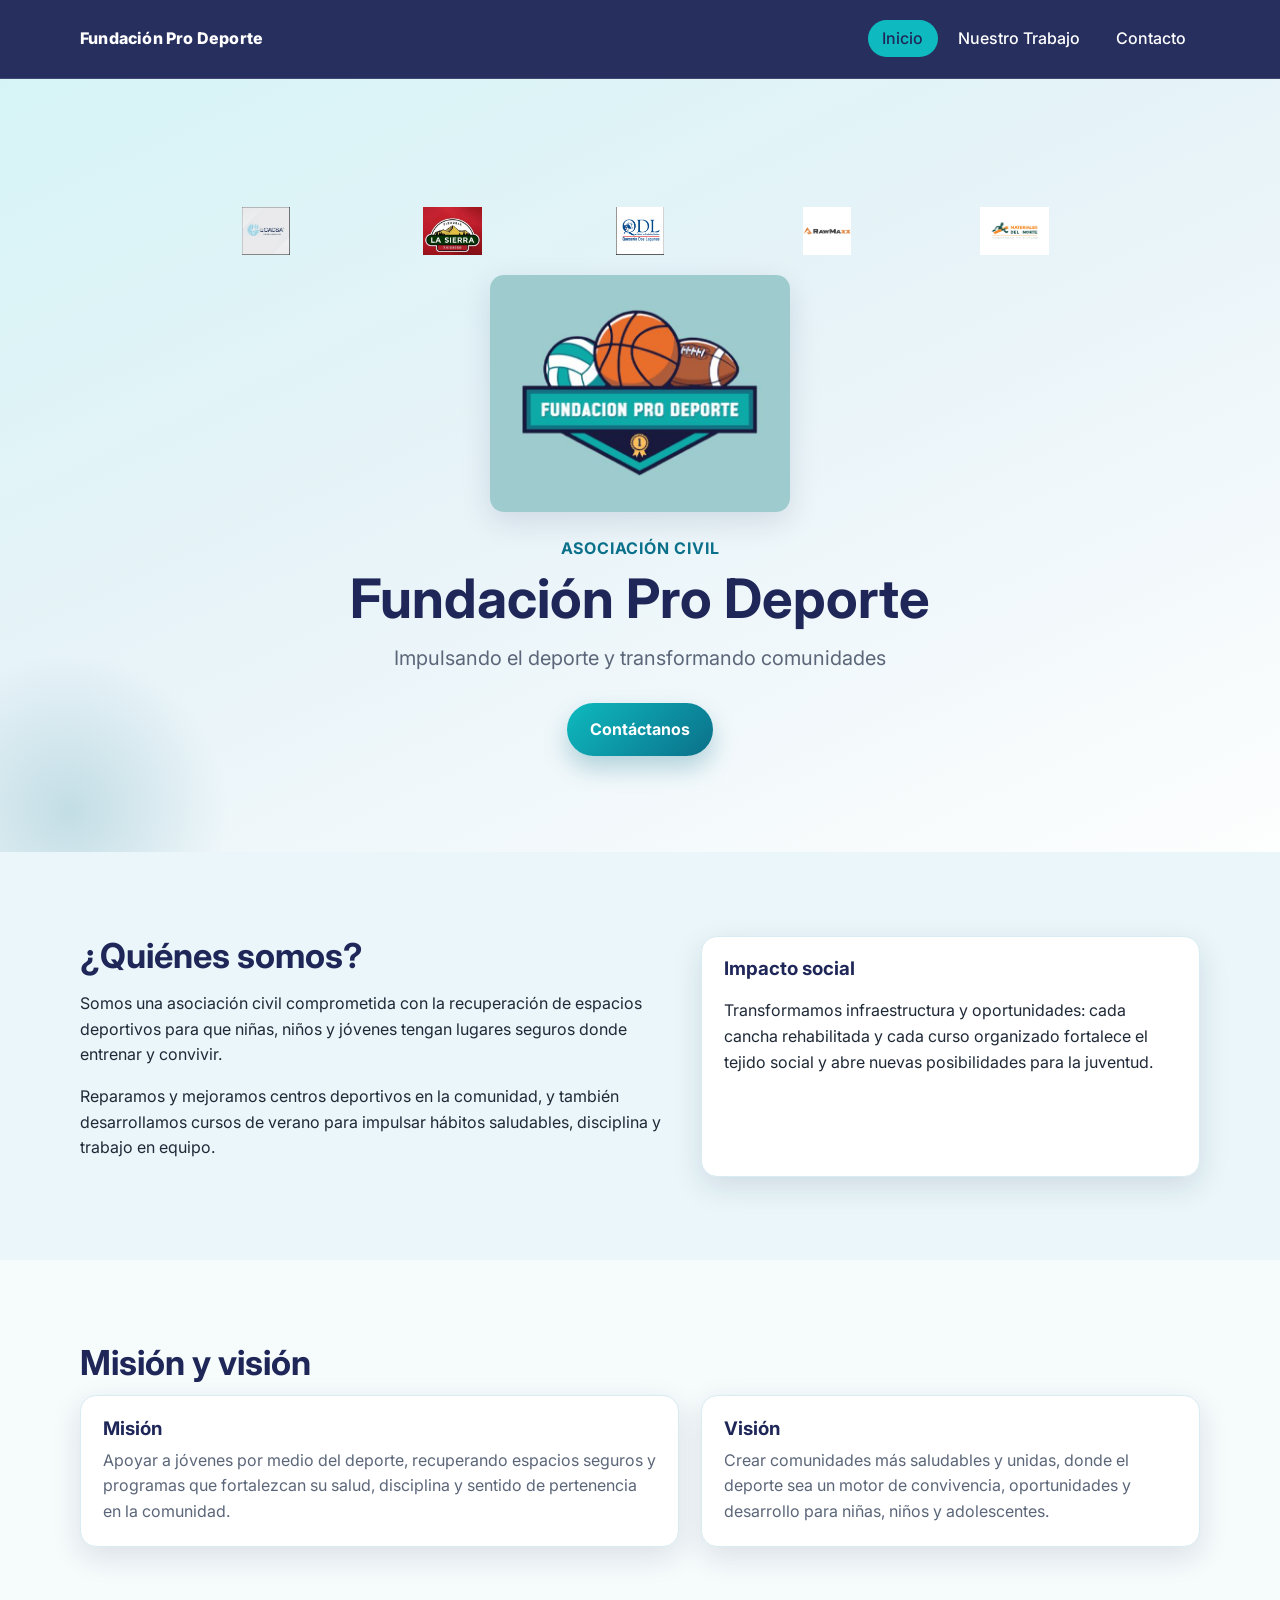
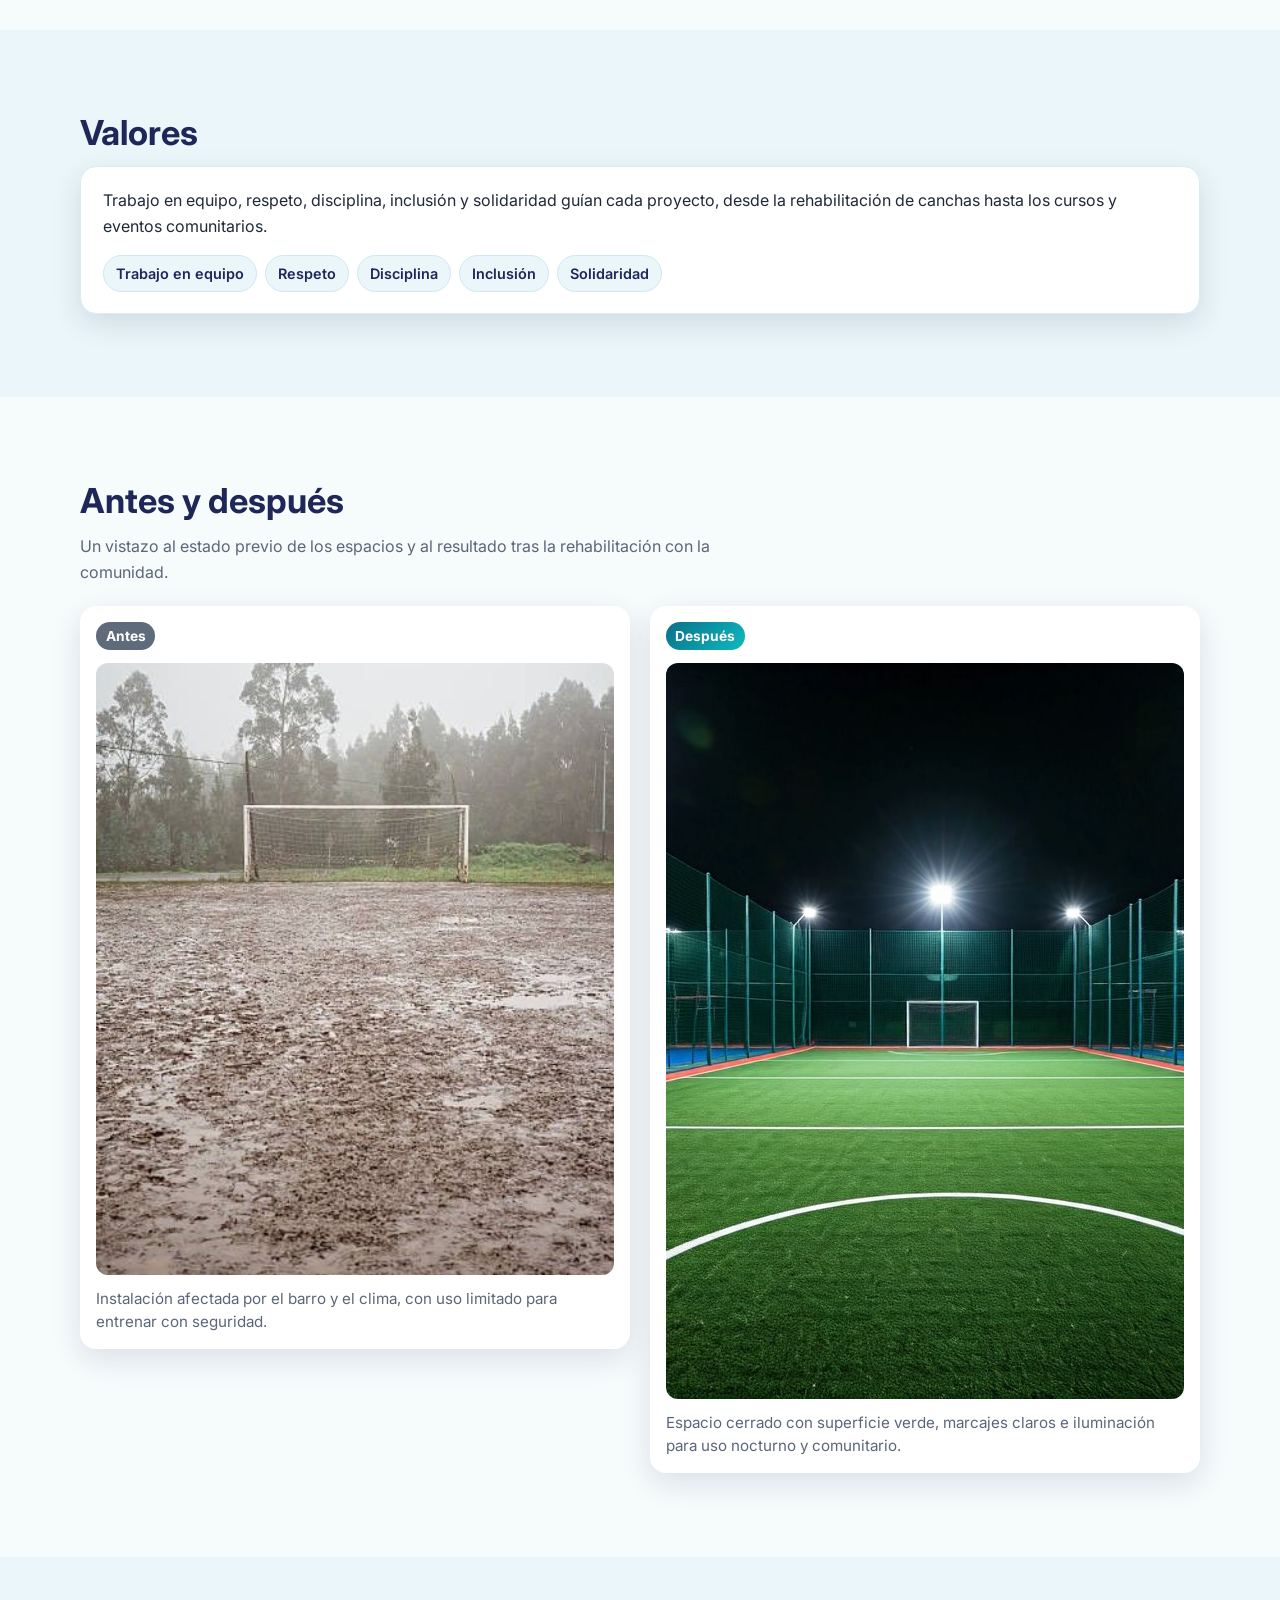
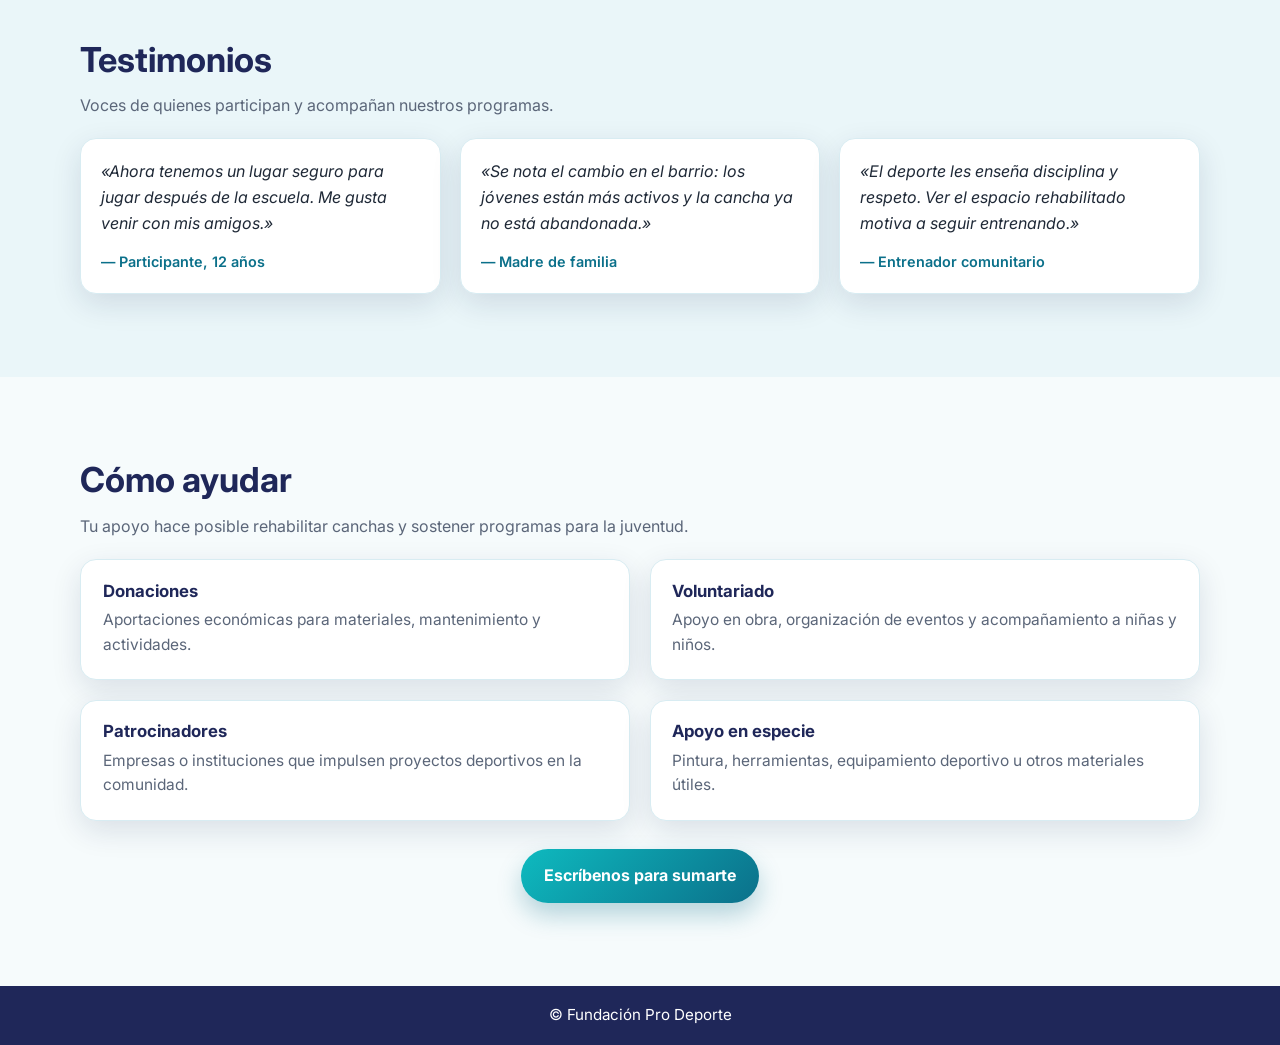
==== commit 412a0a7a: "Hero sponsors: remove boxes and Patrocinadores label, add spacing Co-authored-by: Cursor <cursoragen" ====
--- a/index.html
+++ b/index.html
@@ -26,7 +26,6 @@
       <div class="hero-overlay"></div>
       <div class="container hero-content">
         <div class="hero-sponsors">
-          <p class="hero-sponsors-label">Patrocinadores</p>
           <ul class="sponsors-grid sponsors-grid-hero">
             <li class="sponsor-item">
               <img src="assets/sponsor-ucacsa.png" alt="UCACSA - Unión de Esfuerzos">
--- a/styles.css
+++ b/styles.css
@@ -129,7 +129,7 @@
 
 .hero-logo {
   width: min(300px, 78vw);
-  margin: 0 auto 1.5rem;
+  margin: 0.25rem auto 1.5rem;
   border-radius: 14px;
   box-shadow: var(--shadow);
 }
@@ -388,16 +388,7 @@
 
 .hero-sponsors {
   width: min(920px, 100%);
-  margin: 0 auto 1.5rem;
-}
-
-.hero-sponsors-label {
-  margin: 0 0 0.65rem;
-  font-size: 0.78rem;
-  font-weight: 700;
-  letter-spacing: 0.1em;
-  text-transform: uppercase;
-  color: var(--primary-dark);
+  margin: 0 auto 1.25rem;
 }
 
 .sponsors-grid {
@@ -412,19 +403,13 @@
 
 .sponsors-grid-hero {
   grid-template-columns: repeat(5, minmax(0, 1fr));
-  gap: 0.65rem;
+  gap: 1rem;
 }
 
 .sponsor-item {
-  background: var(--surface);
-  border-radius: 12px;
-  border: 1px solid #d8ecf2;
-  box-shadow: 0 6px 18px rgba(18, 34, 74, 0.08);
-  padding: 0.55rem 0.65rem;
   display: flex;
   align-items: center;
   justify-content: center;
-  min-height: 64px;
 }
 
 .sponsor-item img {
@@ -436,8 +421,11 @@
 }
 
 .sponsors-grid-hero .sponsor-item {
-  min-height: 56px;
-  padding: 0.45rem 0.5rem;
+  background: transparent;
+  border: none;
+  box-shadow: none;
+  padding: 0;
+  min-height: 0;
 }
 
 .sponsors-grid-hero .sponsor-item img {
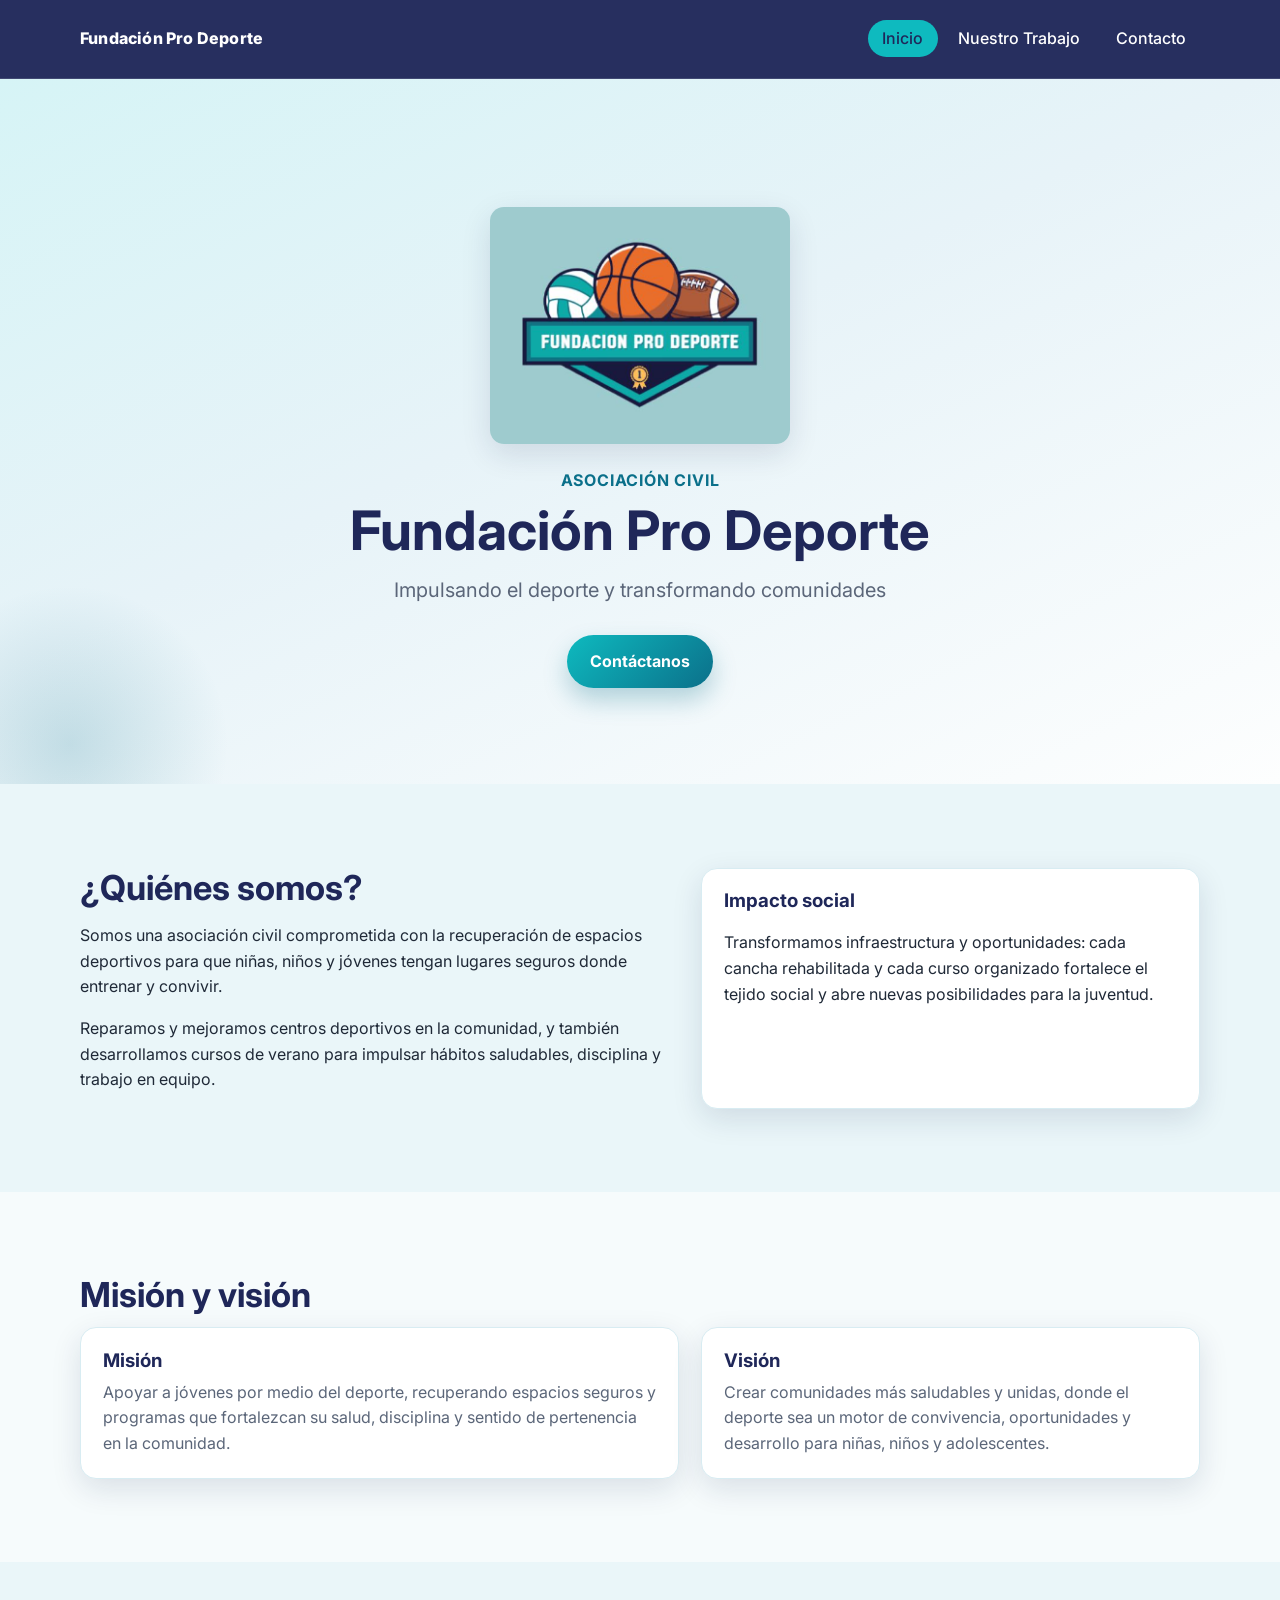
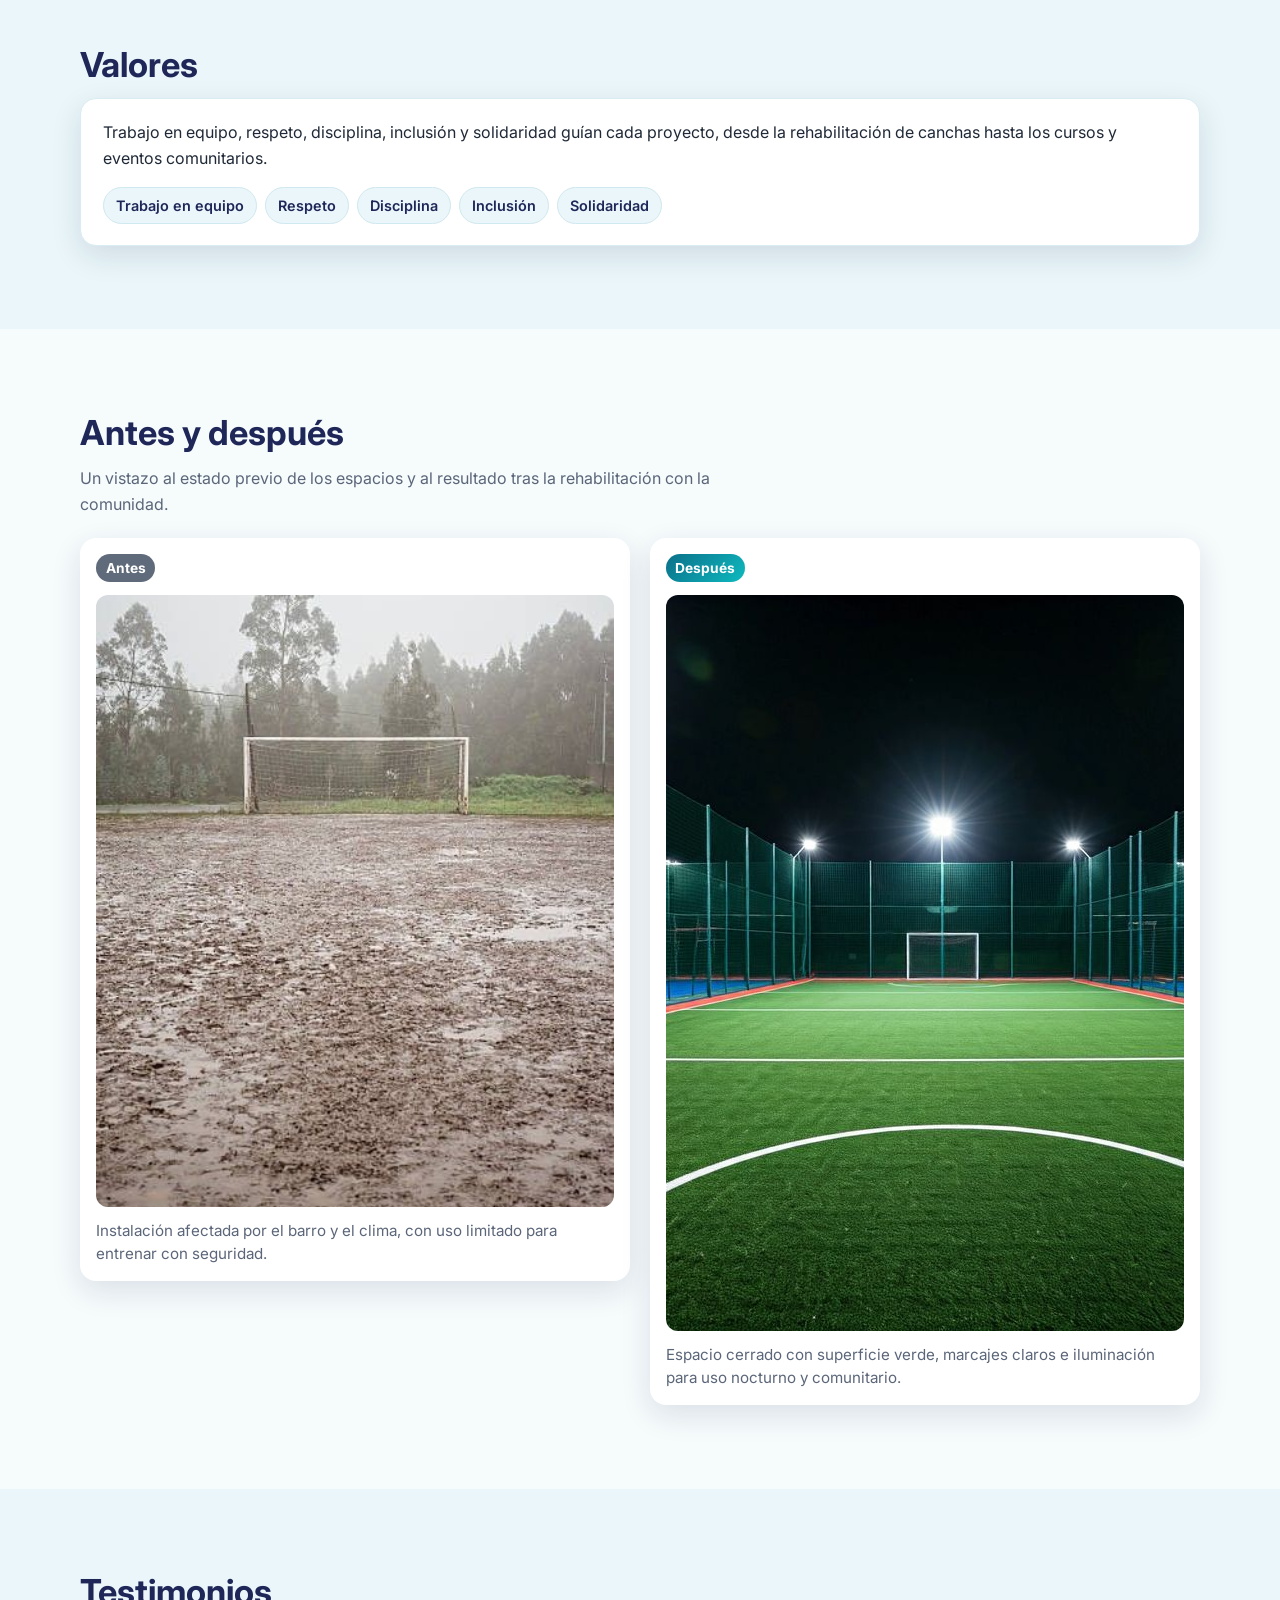
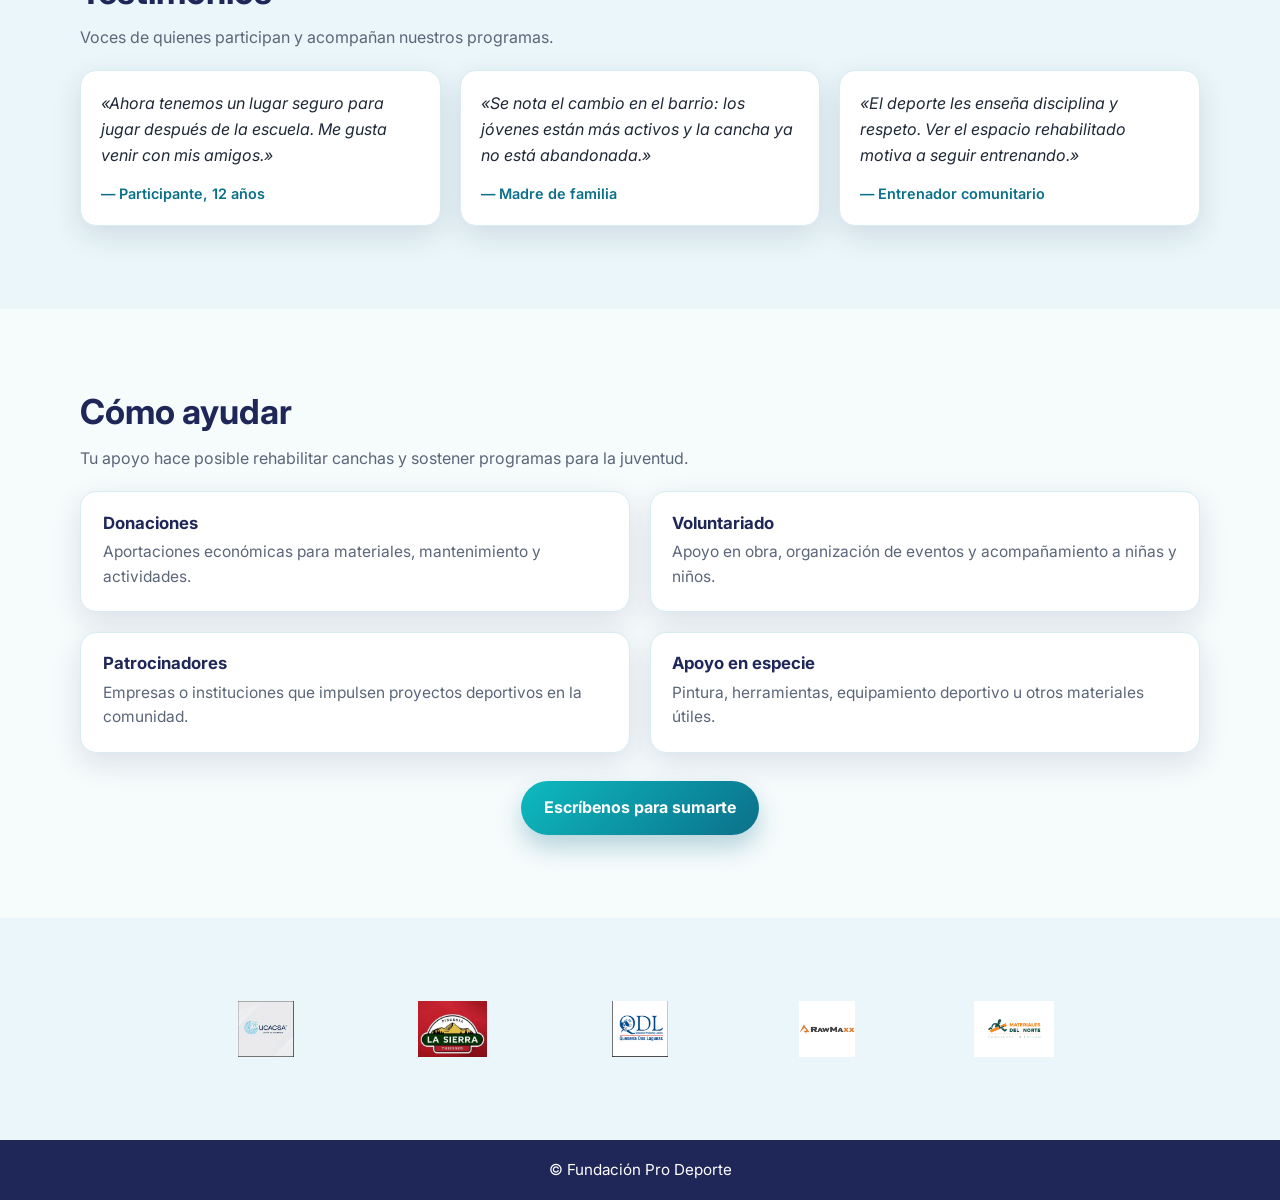
==== commit 6836ed26: "Move sponsor logos back to bottom of homepage Co-authored-by: Cursor <cursoragent@cursor.com>" ====
--- a/index.html
+++ b/index.html
@@ -25,25 +25,6 @@
     <section class="hero">
       <div class="hero-overlay"></div>
       <div class="container hero-content">
-        <div class="hero-sponsors">
-          <ul class="sponsors-grid sponsors-grid-hero">
-            <li class="sponsor-item">
-              <img src="assets/sponsor-ucacsa.png" alt="UCACSA - Unión de Esfuerzos">
-            </li>
-            <li class="sponsor-item">
-              <img src="assets/sponsor-pizzeria-la-sierra.png" alt="Pizzería La Sierra Thiessen">
-            </li>
-            <li class="sponsor-item">
-              <img src="assets/sponsor-queseria-dos-lagunas.png" alt="Quesería Dos Lagunas">
-            </li>
-            <li class="sponsor-item">
-              <img src="assets/sponsor-rawmaxx.png" alt="RawMaxx">
-            </li>
-            <li class="sponsor-item">
-              <img src="assets/sponsor-materiales-del-norte.png" alt="Materiales del Norte - Construye tu futuro">
-            </li>
-          </ul>
-        </div>
         <img src="assets/logo.png" alt="Logo Fundación Pro Deporte" class="hero-logo">
         <p class="hero-kicker">Asociación Civil</p>
         <h1>Fundación Pro Deporte</h1>
@@ -185,6 +166,28 @@
         </p>
       </div>
     </section>
+
+    <section class="section alt-bg" id="patrocinadores">
+      <div class="container">
+        <ul class="sponsors-grid sponsors-grid-bottom">
+          <li class="sponsor-item">
+            <img src="assets/sponsor-ucacsa.png" alt="UCACSA - Unión de Esfuerzos">
+          </li>
+          <li class="sponsor-item">
+            <img src="assets/sponsor-pizzeria-la-sierra.png" alt="Pizzería La Sierra Thiessen">
+          </li>
+          <li class="sponsor-item">
+            <img src="assets/sponsor-queseria-dos-lagunas.png" alt="Quesería Dos Lagunas">
+          </li>
+          <li class="sponsor-item">
+            <img src="assets/sponsor-rawmaxx.png" alt="RawMaxx">
+          </li>
+          <li class="sponsor-item">
+            <img src="assets/sponsor-materiales-del-norte.png" alt="Materiales del Norte - Construye tu futuro">
+          </li>
+        </ul>
+      </div>
+    </section>
   </main>
 
   <footer class="site-footer">
--- a/styles.css
+++ b/styles.css
@@ -129,7 +129,7 @@
 
 .hero-logo {
   width: min(300px, 78vw);
-  margin: 0.25rem auto 1.5rem;
+  margin: 0 auto 1.5rem;
   border-radius: 14px;
   box-shadow: var(--shadow);
 }
@@ -386,11 +386,6 @@
   margin: 1.75rem 0 0;
 }
 
-.hero-sponsors {
-  width: min(920px, 100%);
-  margin: 0 auto 1.25rem;
-}
-
 .sponsors-grid {
   display: grid;
   grid-template-columns: repeat(auto-fit, minmax(160px, 1fr));
@@ -401,9 +396,11 @@
   align-items: center;
 }
 
-.sponsors-grid-hero {
+.sponsors-grid-bottom {
   grid-template-columns: repeat(5, minmax(0, 1fr));
   gap: 1rem;
+  max-width: 920px;
+  margin: 0 auto;
 }
 
 .sponsor-item {
@@ -420,7 +417,7 @@
   object-fit: contain;
 }
 
-.sponsors-grid-hero .sponsor-item {
+.sponsors-grid-bottom .sponsor-item {
   background: transparent;
   border: none;
   box-shadow: none;
@@ -428,8 +425,8 @@
   min-height: 0;
 }
 
-.sponsors-grid-hero .sponsor-item img {
-  max-height: 48px;
+.sponsors-grid-bottom .sponsor-item img {
+  max-height: 56px;
 }
 
 .table-wrap {
@@ -522,7 +519,7 @@
   }
 
   .sponsors-grid,
-  .sponsors-grid-hero {
+  .sponsors-grid-bottom {
     grid-template-columns: repeat(2, minmax(0, 1fr));
   }
 }
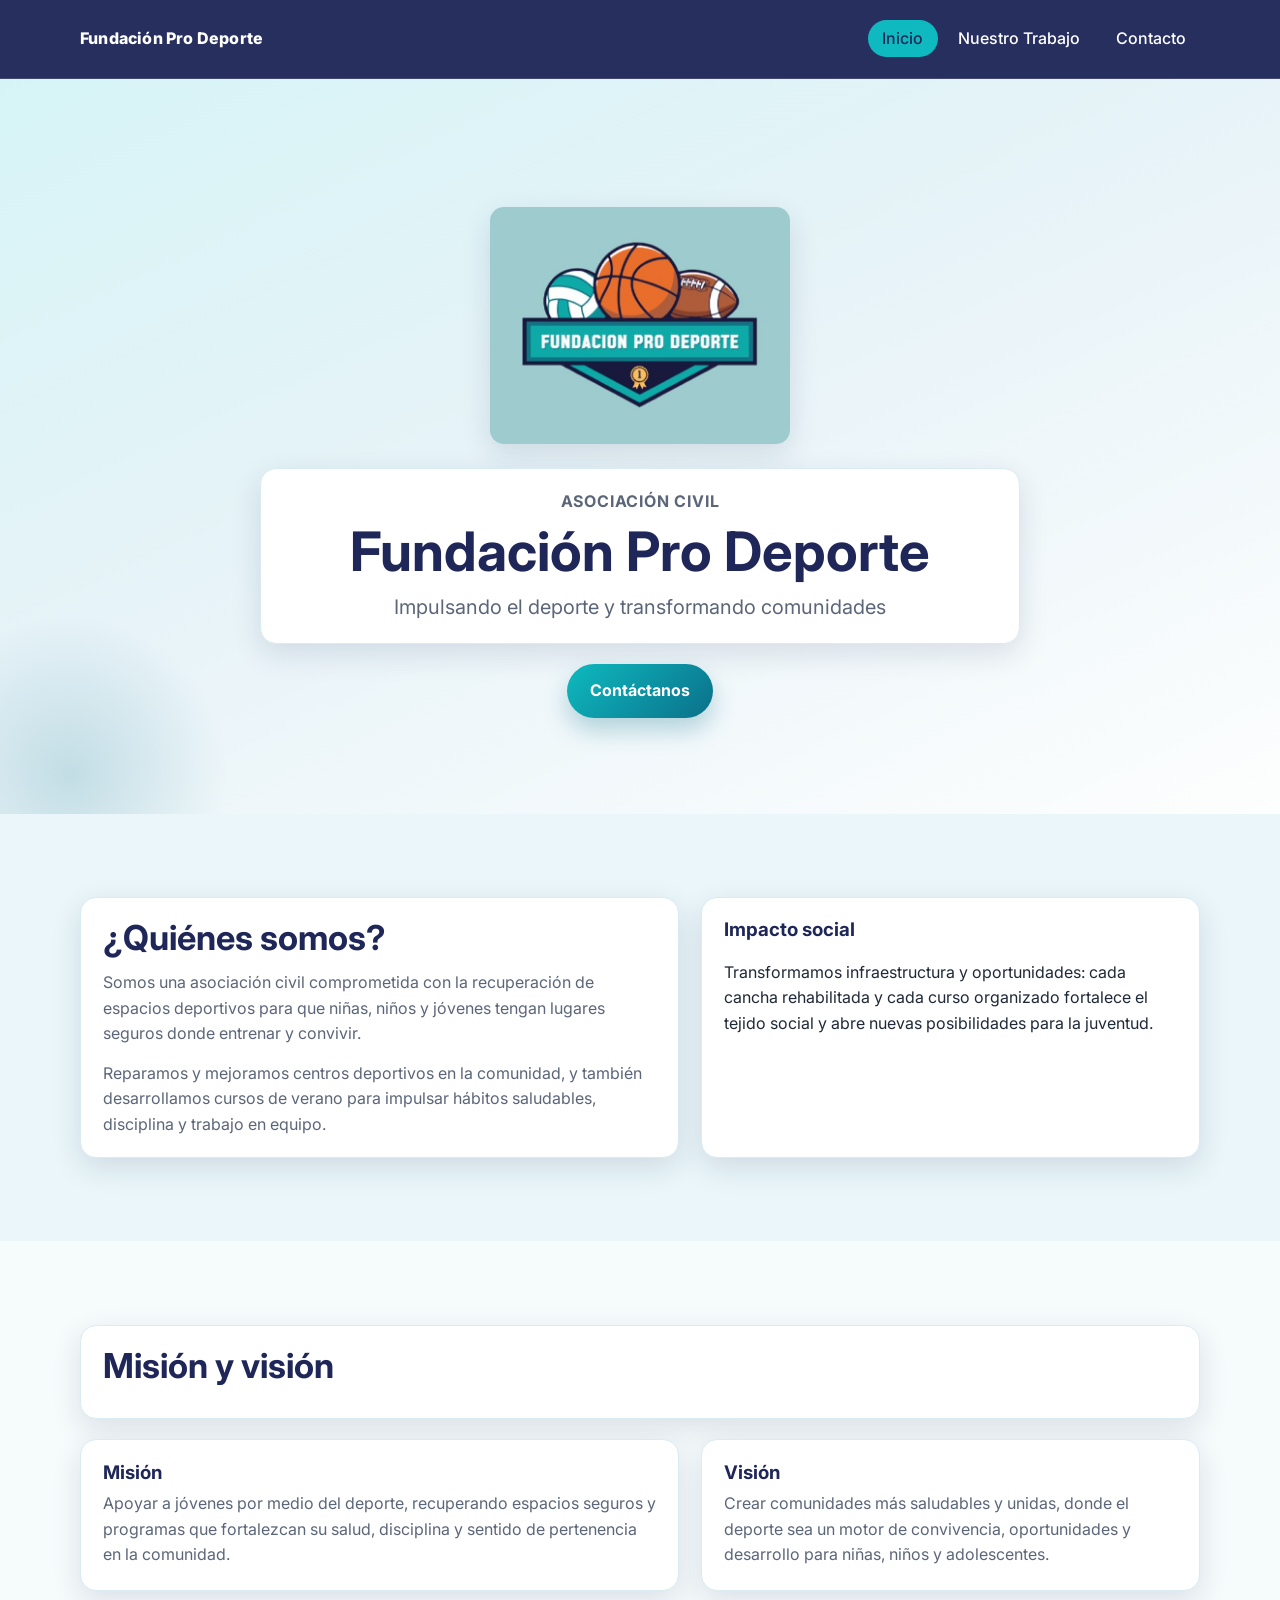
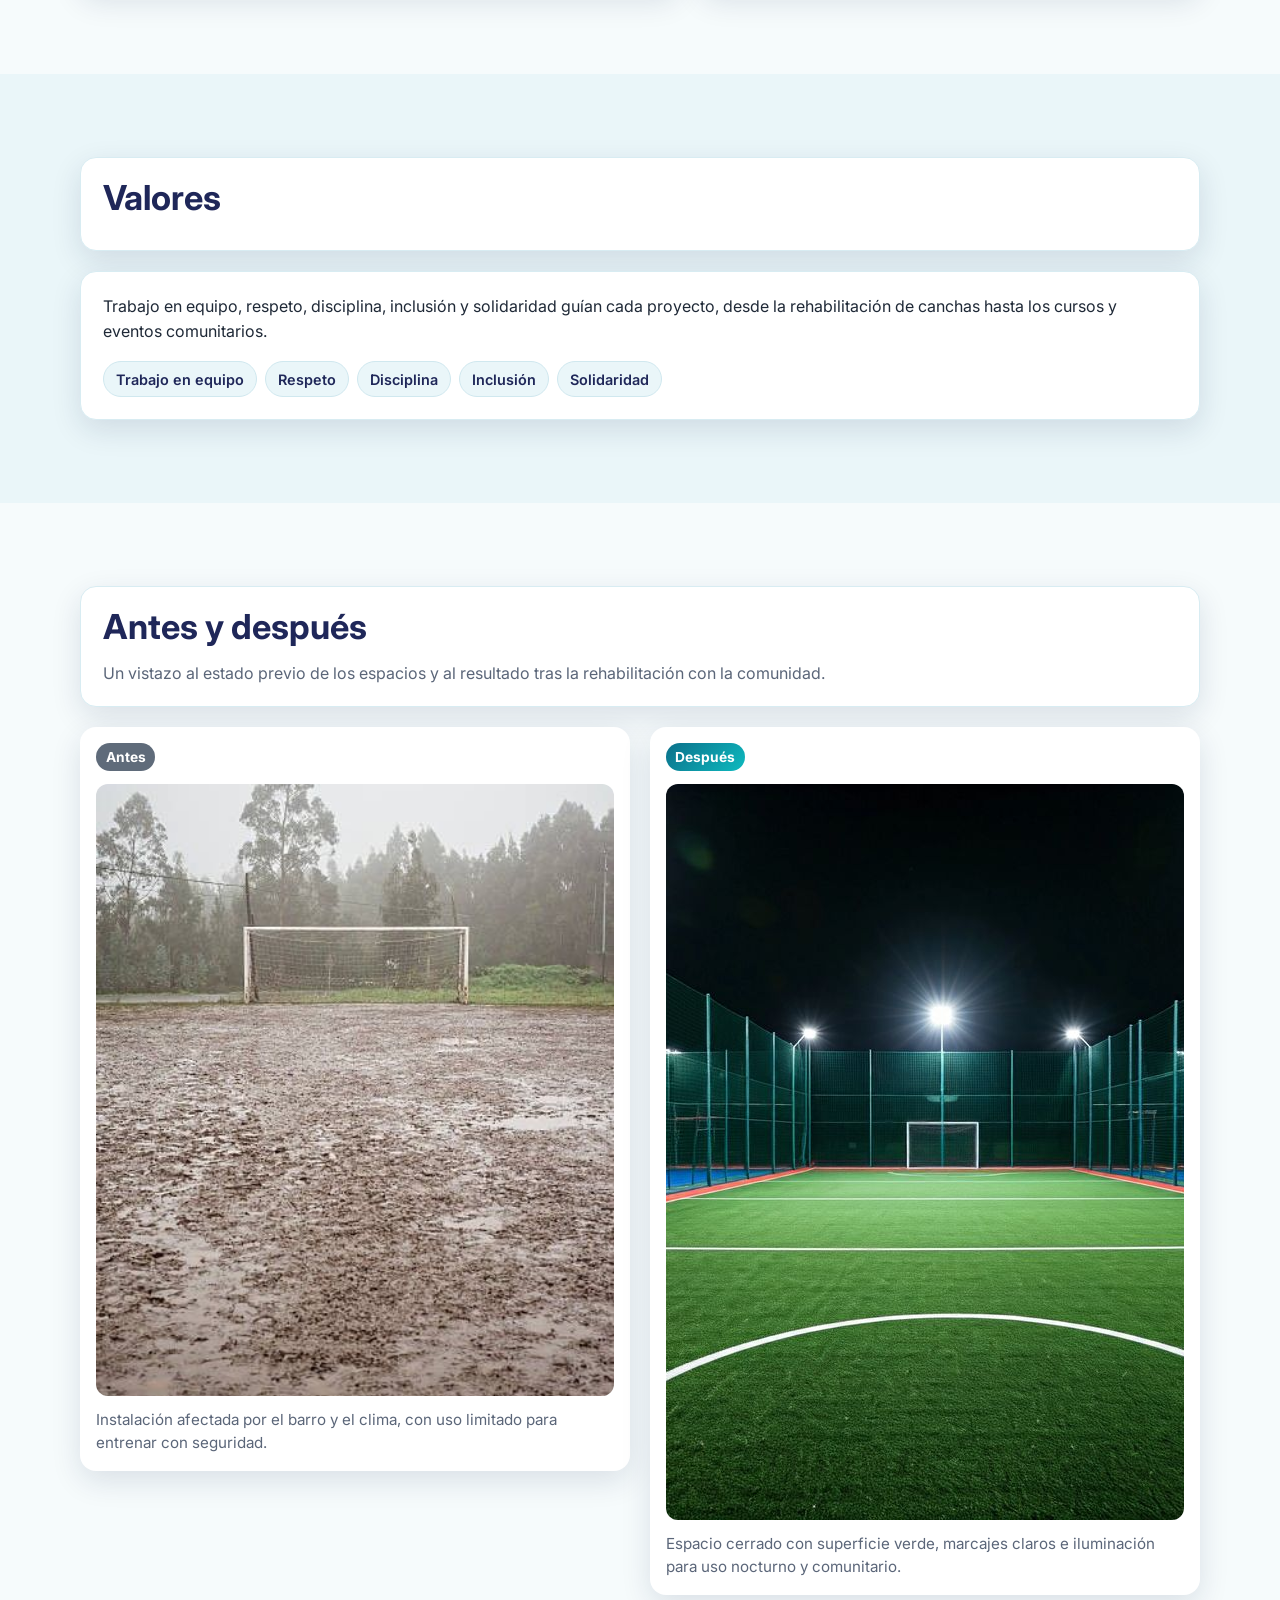
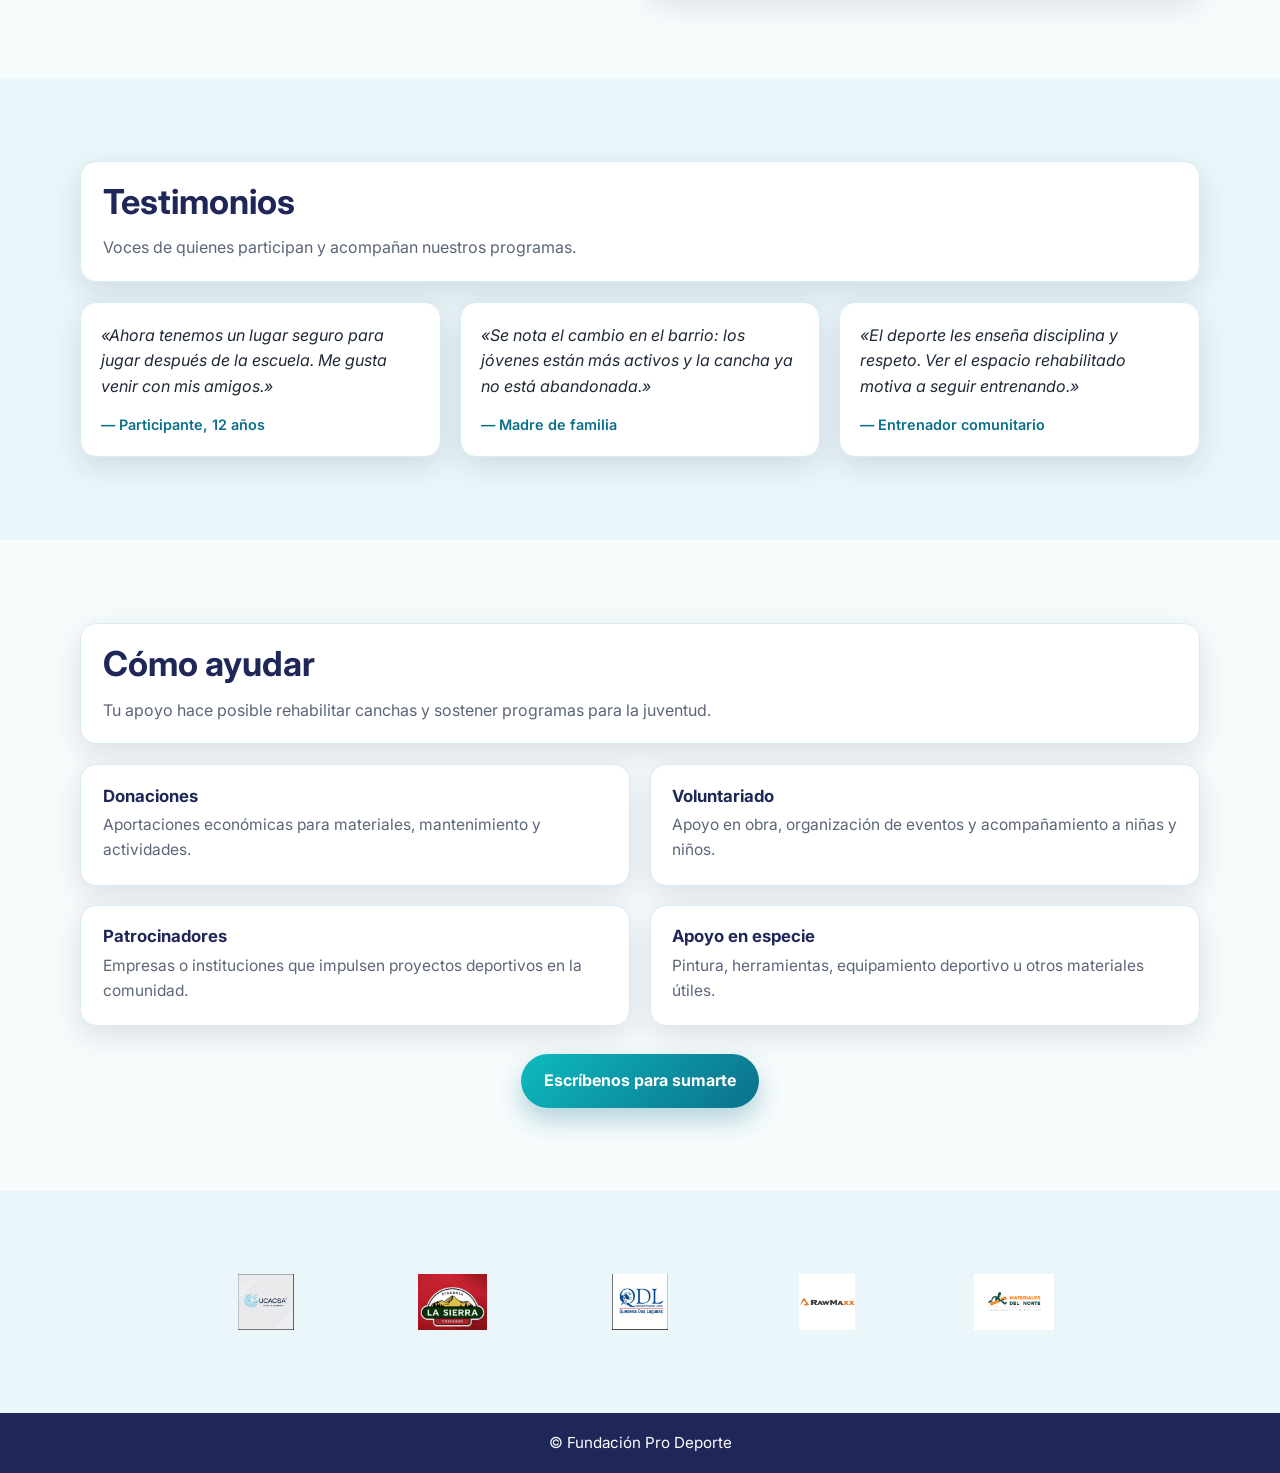
==== commit 2bf523c9: "Fix team photo names, add white text panels across pages Co-authored-by: Cursor <cursoragent@cursor." ====
--- a/index.html
+++ b/index.html
@@ -26,16 +26,18 @@
       <div class="hero-overlay"></div>
       <div class="container hero-content">
         <img src="assets/logo.png" alt="Logo Fundación Pro Deporte" class="hero-logo">
-        <p class="hero-kicker">Asociación Civil</p>
-        <h1>Fundación Pro Deporte</h1>
-        <p class="hero-subtitle">Impulsando el deporte y transformando comunidades</p>
+        <div class="text-panel text-panel-hero">
+          <p class="hero-kicker">Asociación Civil</p>
+          <h1>Fundación Pro Deporte</h1>
+          <p class="hero-subtitle">Impulsando el deporte y transformando comunidades</p>
+        </div>
         <a class="btn-primary" href="contacto.html">Contáctanos</a>
       </div>
     </section>
 
     <section class="section alt-bg">
       <div class="container two-col">
-        <div>
+        <div class="text-panel">
           <h2>¿Quiénes somos?</h2>
           <p>
             Somos una asociación civil comprometida con la recuperación de espacios deportivos
@@ -58,7 +60,9 @@
 
     <section class="section" id="mision-vision">
       <div class="container">
-        <h2>Misión y visión</h2>
+        <div class="text-panel section-intro">
+          <h2>Misión y visión</h2>
+        </div>
         <div class="two-col two-col-cards">
           <div class="info-card">
             <h3>Misión</h3>
@@ -80,7 +84,9 @@
 
     <section class="section alt-bg" id="valores">
       <div class="container">
-        <h2>Valores</h2>
+        <div class="text-panel section-intro">
+          <h2>Valores</h2>
+        </div>
         <div class="info-card valores-card">
           <p class="valores-text">
             Trabajo en equipo, respeto, disciplina, inclusión y solidaridad guían cada proyecto,
@@ -99,10 +105,12 @@
 
     <section class="section" id="galeria" aria-labelledby="galeria-heading">
       <div class="container">
-        <h2 id="galeria-heading">Antes y después</h2>
-        <p class="ba-intro">
-          Un vistazo al estado previo de los espacios y al resultado tras la rehabilitación con la comunidad.
-        </p>
+        <div class="text-panel section-intro">
+          <h2 id="galeria-heading">Antes y después</h2>
+          <p class="ba-intro">
+            Un vistazo al estado previo de los espacios y al resultado tras la rehabilitación con la comunidad.
+          </p>
+        </div>
         <div class="gallery gallery-ba gallery-ba-inicio">
           <figure class="media-card ba-card ba-photo-portrait">
             <span class="label label-before">Antes</span>
@@ -120,8 +128,10 @@
 
     <section class="section alt-bg" id="testimonios">
       <div class="container">
-        <h2>Testimonios</h2>
-        <p class="ba-intro">Voces de quienes participan y acompañan nuestros programas.</p>
+        <div class="text-panel section-intro">
+          <h2>Testimonios</h2>
+          <p class="ba-intro">Voces de quienes participan y acompañan nuestros programas.</p>
+        </div>
         <div class="testimonials">
           <blockquote class="info-card testimonial">
             <p>«Ahora tenemos un lugar seguro para jugar después de la escuela. Me gusta venir con mis amigos.»</p>
@@ -141,8 +151,10 @@
 
     <section class="section" id="ayudar">
       <div class="container">
-        <h2>Cómo ayudar</h2>
-        <p class="ba-intro">Tu apoyo hace posible rehabilitar canchas y sostener programas para la juventud.</p>
+        <div class="text-panel section-intro">
+          <h2>Cómo ayudar</h2>
+          <p class="ba-intro">Tu apoyo hace posible rehabilitar canchas y sostener programas para la juventud.</p>
+        </div>
         <div class="help-grid">
           <div class="info-card help-item">
             <h3>Donaciones</h3>
--- a/styles.css
+++ b/styles.css
@@ -218,6 +218,57 @@
   border: 1px solid #d8ecf2;
 }
 
+.text-panel {
+  background: var(--surface);
+  border-radius: var(--radius);
+  padding: 1.25rem 1.4rem;
+  border: 1px solid #d8ecf2;
+  box-shadow: var(--shadow);
+}
+
+.text-panel h1,
+.text-panel h2,
+.text-panel h3 {
+  margin-top: 0;
+}
+
+.text-panel p {
+  color: var(--muted);
+  margin: 0 0 0.85rem;
+}
+
+.text-panel p:last-child {
+  margin-bottom: 0;
+}
+
+.text-panel .ba-intro {
+  margin: 0.5rem 0 0;
+  max-width: none;
+}
+
+.section-intro {
+  margin-bottom: 1.25rem;
+}
+
+.text-panel-hero {
+  max-width: 760px;
+  margin: 0 auto 1.25rem;
+  text-align: center;
+}
+
+.text-panel-hero .hero-kicker {
+  margin-bottom: 0.35rem;
+}
+
+.text-panel-hero h1 {
+  margin-bottom: 0.5rem;
+}
+
+.text-panel-hero .hero-subtitle {
+  margin: 0;
+  max-width: none;
+}
+
 .page-hero {
   padding: clamp(3.4rem, 7vw, 5.4rem) 0 2.4rem;
   background: linear-gradient(180deg, #e5f7fa 0%, transparent 100%);
@@ -486,13 +537,52 @@
   box-shadow: 0 0 0 4px rgba(11, 112, 138, 0.16);
 }
 
-.team-list {
-  margin: 0;
-  padding-left: 1.15rem;
-}
-
-.team-list li {
-  margin: 0.38rem 0;
+.contact-form-wrap {
+  max-width: 520px;
+  margin: 0 auto;
+}
+
+.contact-form-wrap .contact-form {
+  width: 100%;
+}
+
+.team-grid {
+  display: grid;
+  grid-template-columns: repeat(4, minmax(0, 1fr));
+  gap: 1.25rem;
+}
+
+.team-card {
+  background: transparent;
+  border: none;
+  box-shadow: none;
+  padding: 0;
+  text-align: center;
+}
+
+.team-card-text {
+  margin-top: 0.75rem;
+}
+
+.team-photo {
+  width: 100%;
+  aspect-ratio: 3 / 4;
+  object-fit: cover;
+  object-position: center top;
+  border-radius: 12px;
+  margin-bottom: 0.85rem;
+}
+
+.team-name {
+  font-size: 1.1rem;
+  margin: 0 0 0.2rem;
+}
+
+.team-role {
+  margin: 0;
+  font-size: 0.88rem;
+  font-weight: 600;
+  color: var(--primary-dark);
 }
 
 .site-footer {
@@ -522,6 +612,10 @@
   .sponsors-grid-bottom {
     grid-template-columns: repeat(2, minmax(0, 1fr));
   }
+
+  .team-grid {
+    grid-template-columns: repeat(2, minmax(0, 1fr));
+  }
 }
 
 @media (max-width: 760px) {
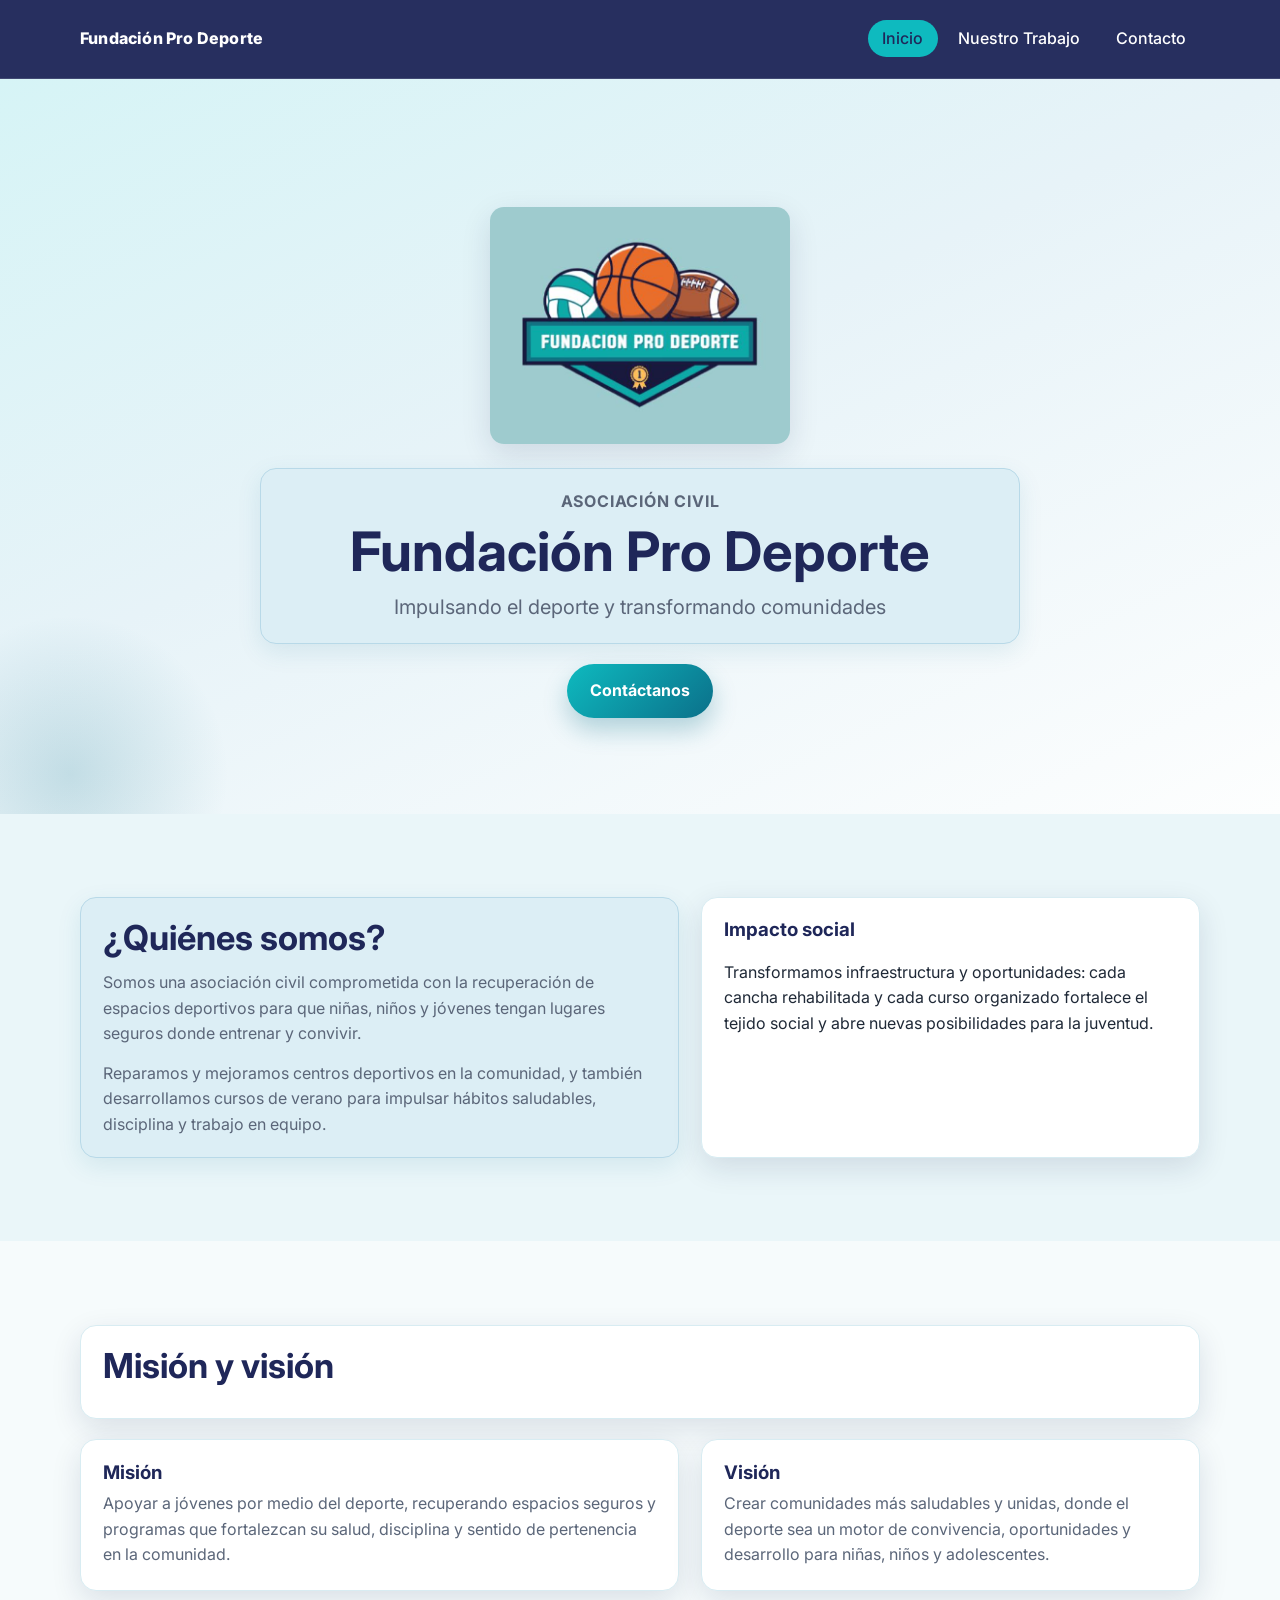
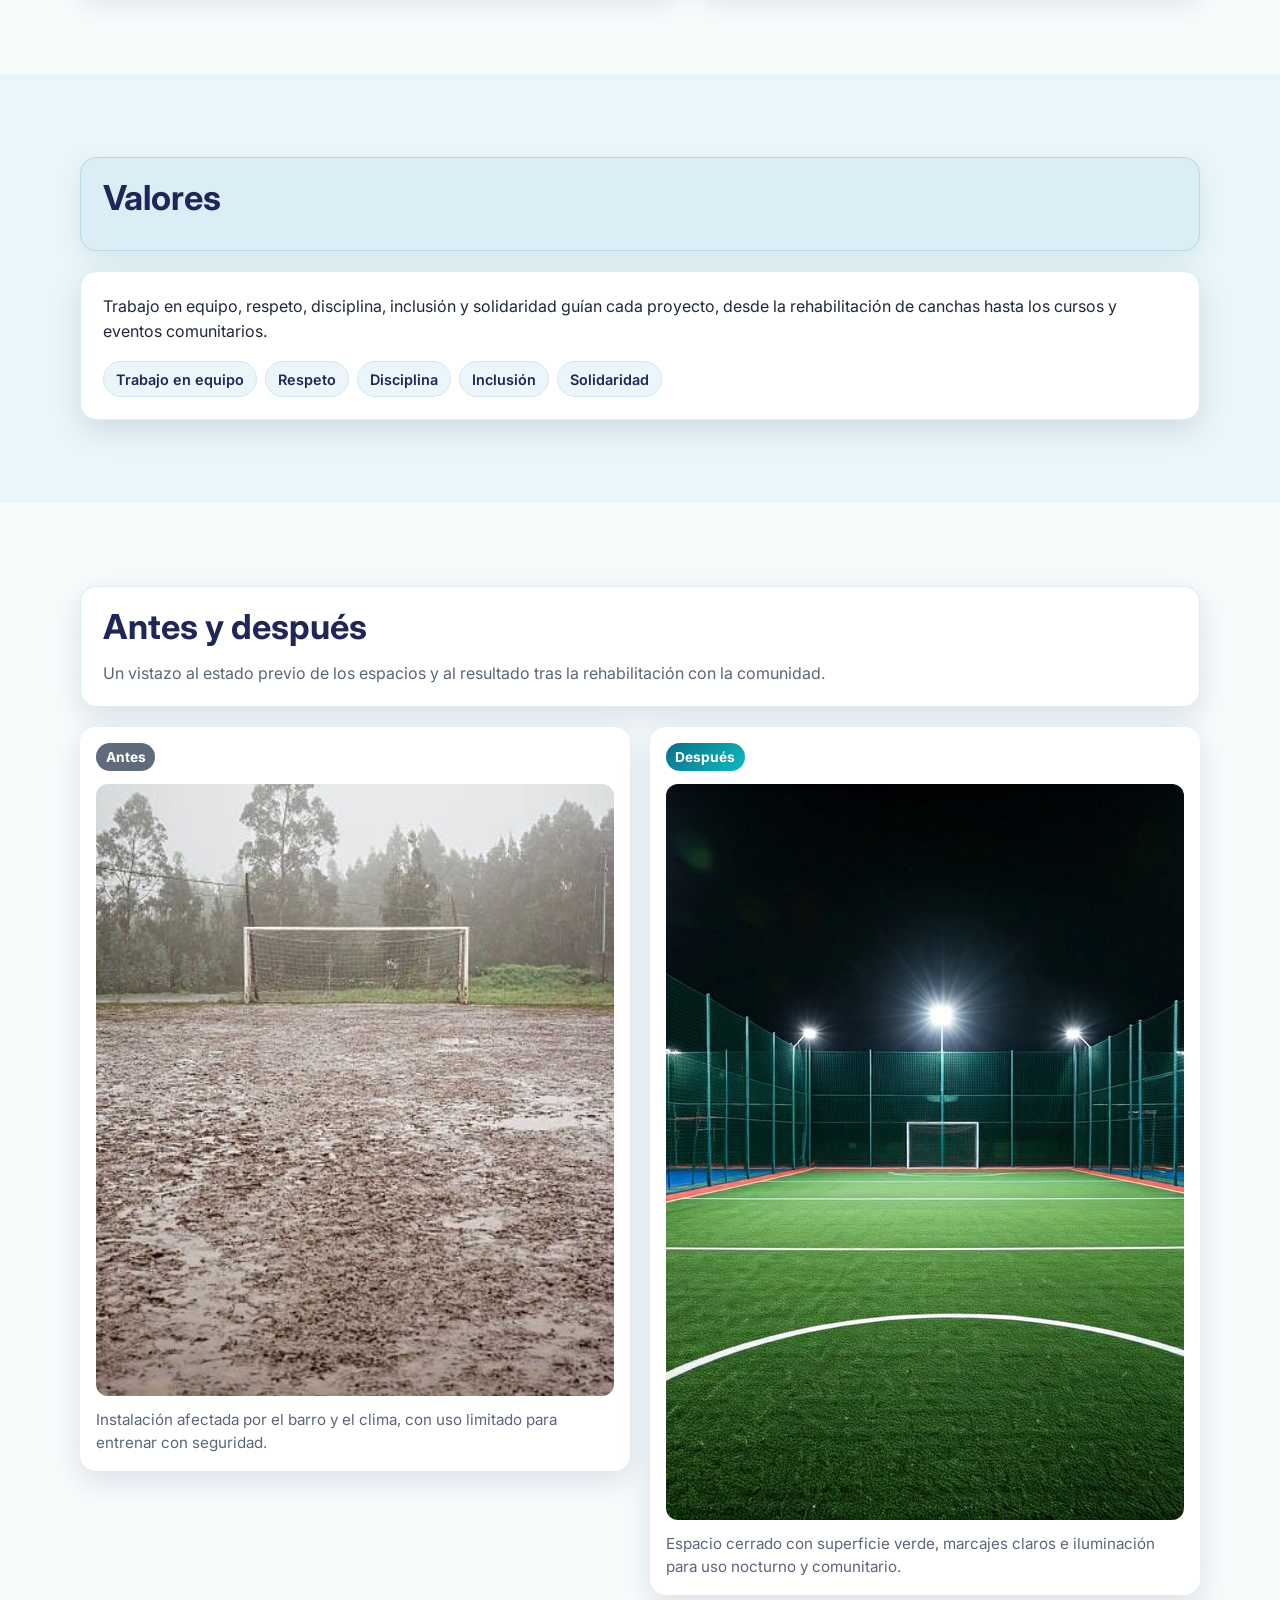
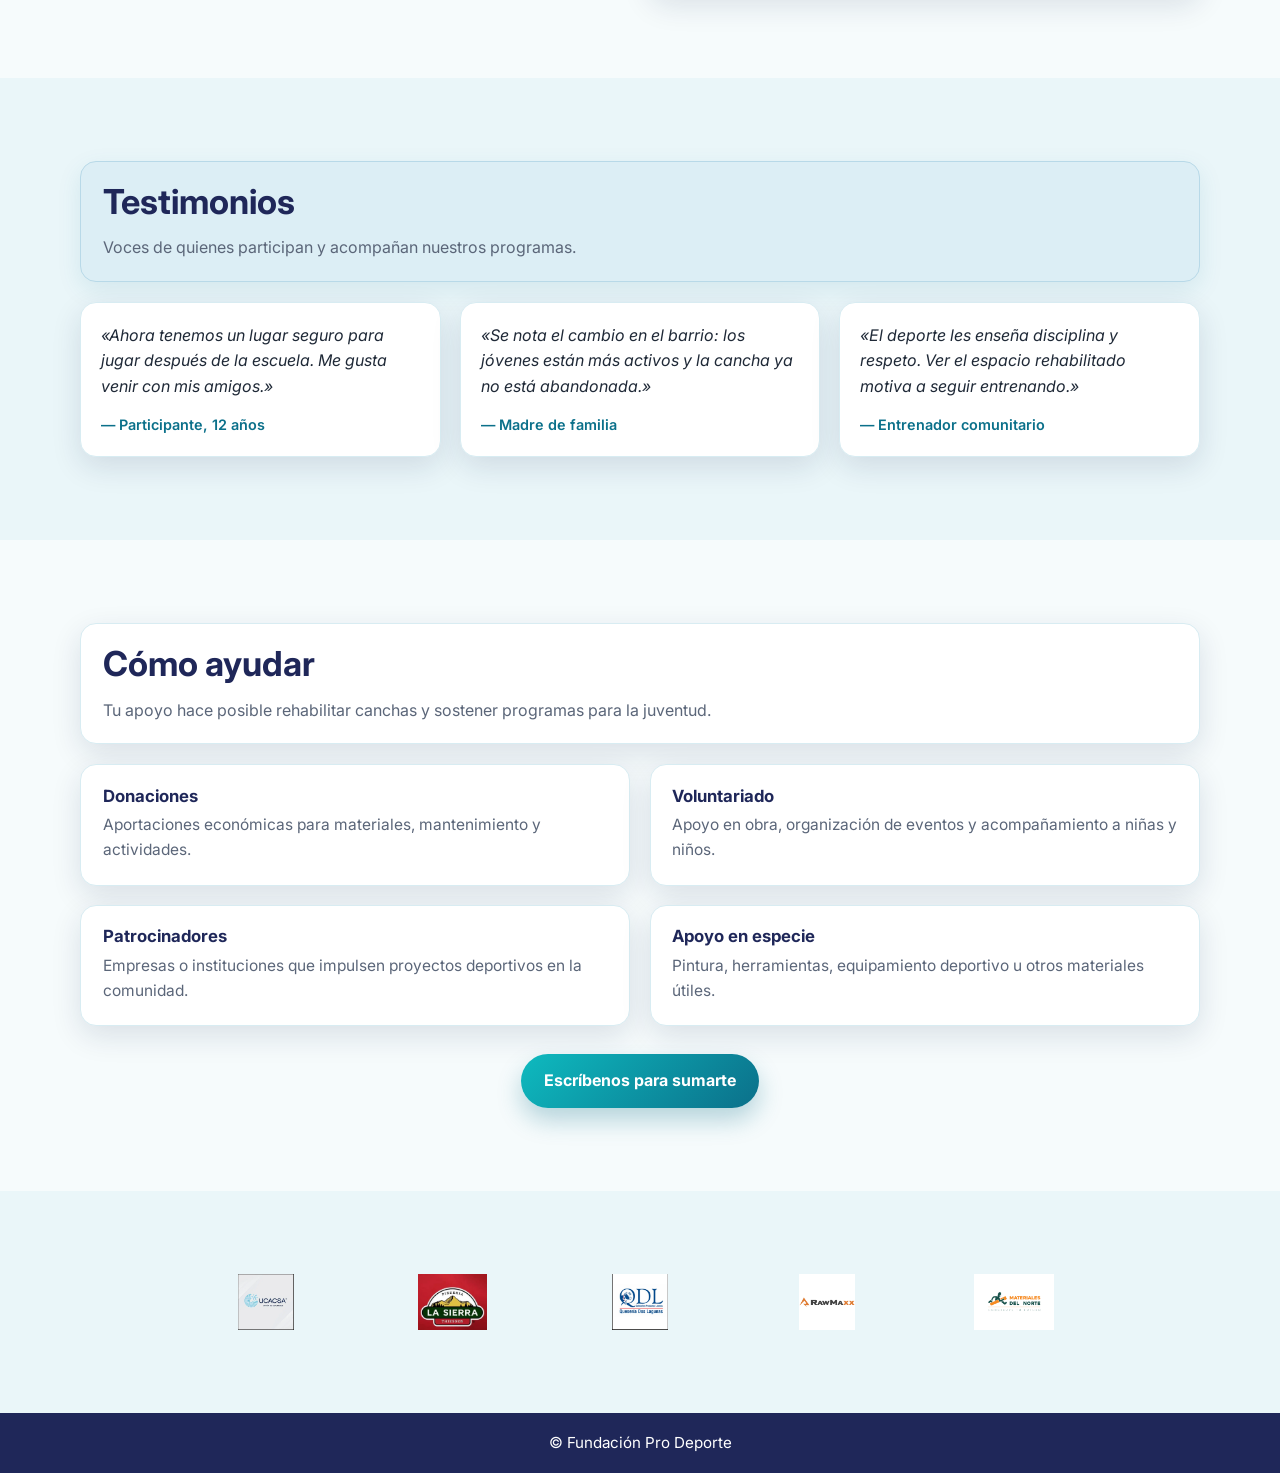
==== commit 4d6e4685: "Add dimmed light blue variant for selected text panels Co-authored-by: Cursor <cursoragent@cursor.co" ====
--- a/index.html
+++ b/index.html
@@ -26,7 +26,7 @@
       <div class="hero-overlay"></div>
       <div class="container hero-content">
         <img src="assets/logo.png" alt="Logo Fundación Pro Deporte" class="hero-logo">
-        <div class="text-panel text-panel-hero">
+        <div class="text-panel text-panel-blue text-panel-hero">
           <p class="hero-kicker">Asociación Civil</p>
           <h1>Fundación Pro Deporte</h1>
           <p class="hero-subtitle">Impulsando el deporte y transformando comunidades</p>
@@ -37,7 +37,7 @@
 
     <section class="section alt-bg">
       <div class="container two-col">
-        <div class="text-panel">
+        <div class="text-panel text-panel-blue">
           <h2>¿Quiénes somos?</h2>
           <p>
             Somos una asociación civil comprometida con la recuperación de espacios deportivos
@@ -84,7 +84,7 @@
 
     <section class="section alt-bg" id="valores">
       <div class="container">
-        <div class="text-panel section-intro">
+        <div class="text-panel text-panel-blue section-intro">
           <h2>Valores</h2>
         </div>
         <div class="info-card valores-card">
@@ -128,7 +128,7 @@
 
     <section class="section alt-bg" id="testimonios">
       <div class="container">
-        <div class="text-panel section-intro">
+        <div class="text-panel text-panel-blue section-intro">
           <h2>Testimonios</h2>
           <p class="ba-intro">Voces de quienes participan y acompañan nuestros programas.</p>
         </div>
--- a/styles.css
+++ b/styles.css
@@ -8,6 +8,8 @@
   --bg: #f6fbfc;
   --bg-alt: #eaf6f9;
   --surface: #ffffff;
+  --panel-blue: #dceef5;
+  --panel-blue-border: #b8d9e8;
   --text: #1f2937;
   --muted: #5b6679;
   --shadow: 0 10px 30px rgba(18, 34, 74, 0.12);
@@ -226,6 +228,12 @@
   box-shadow: var(--shadow);
 }
 
+.text-panel-blue {
+  background: var(--panel-blue);
+  border-color: var(--panel-blue-border);
+  box-shadow: 0 8px 24px rgba(11, 112, 138, 0.1);
+}
+
 .text-panel h1,
 .text-panel h2,
 .text-panel h3 {
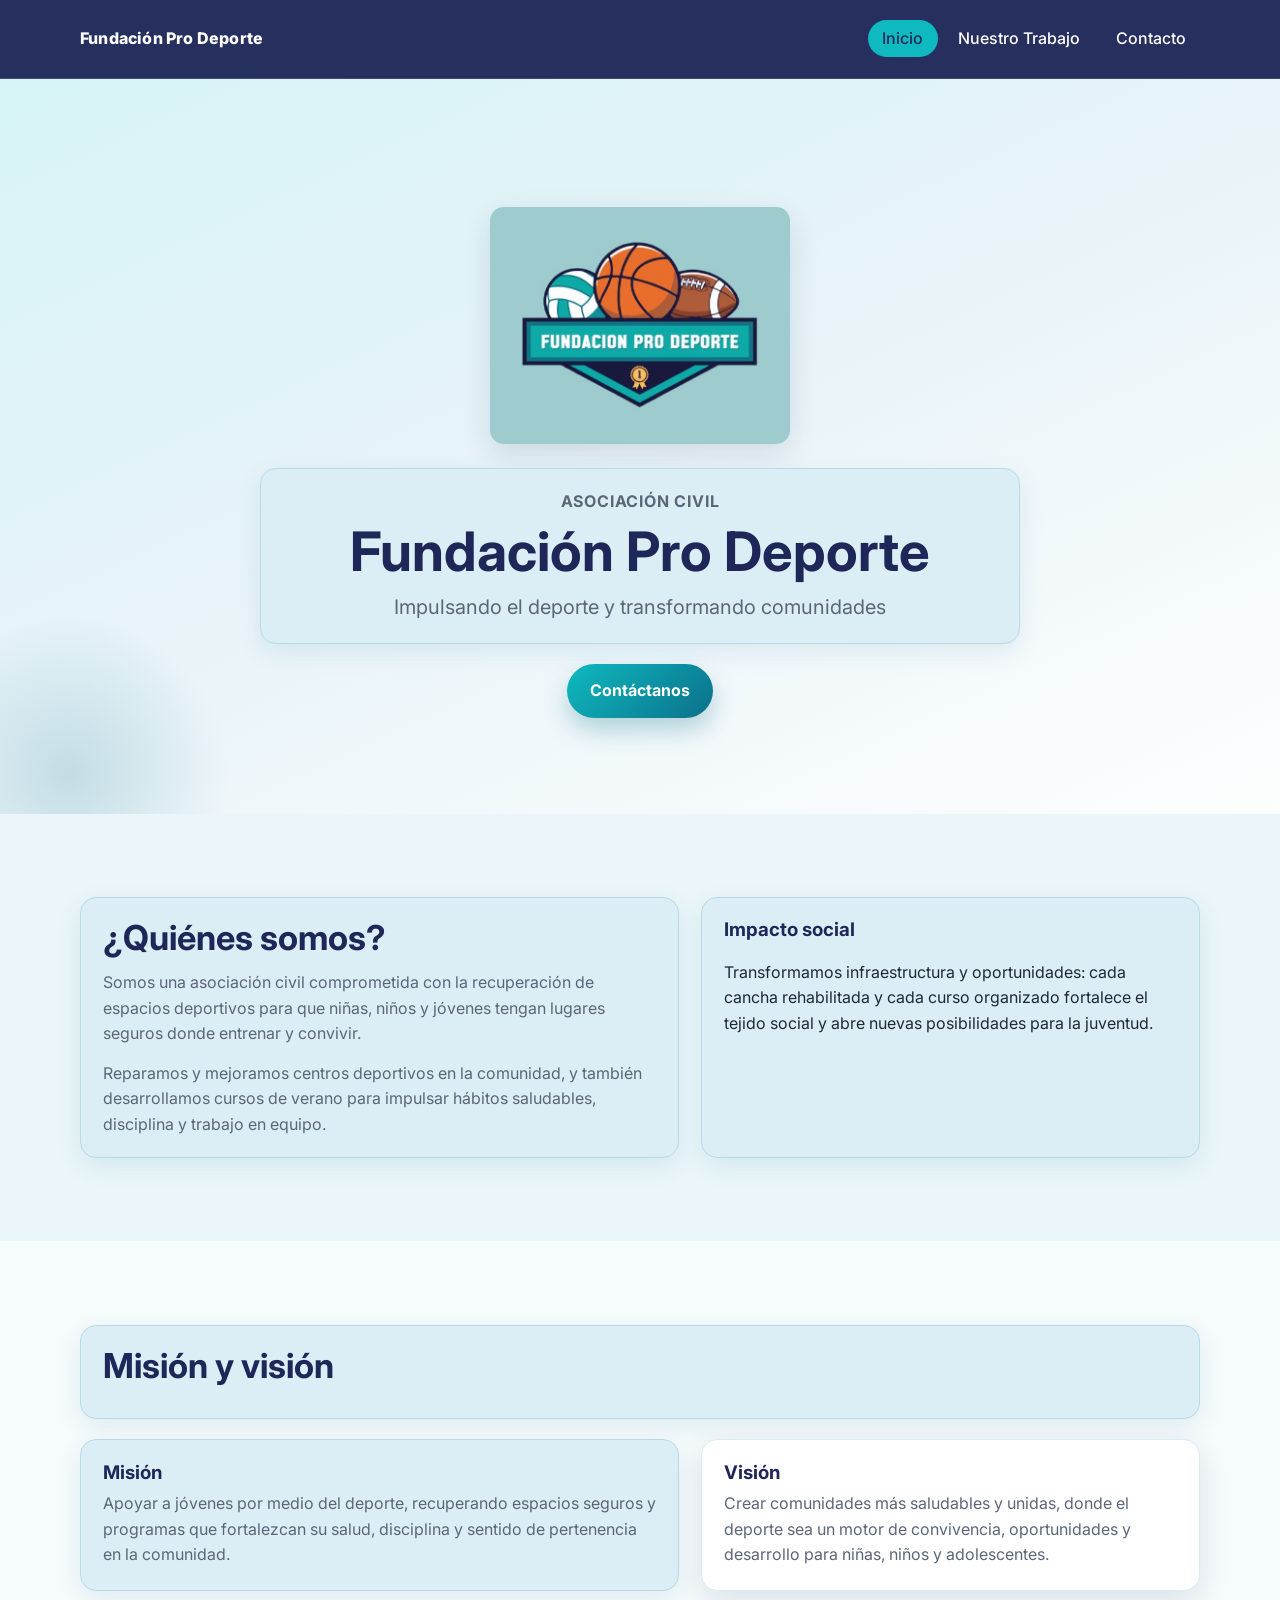
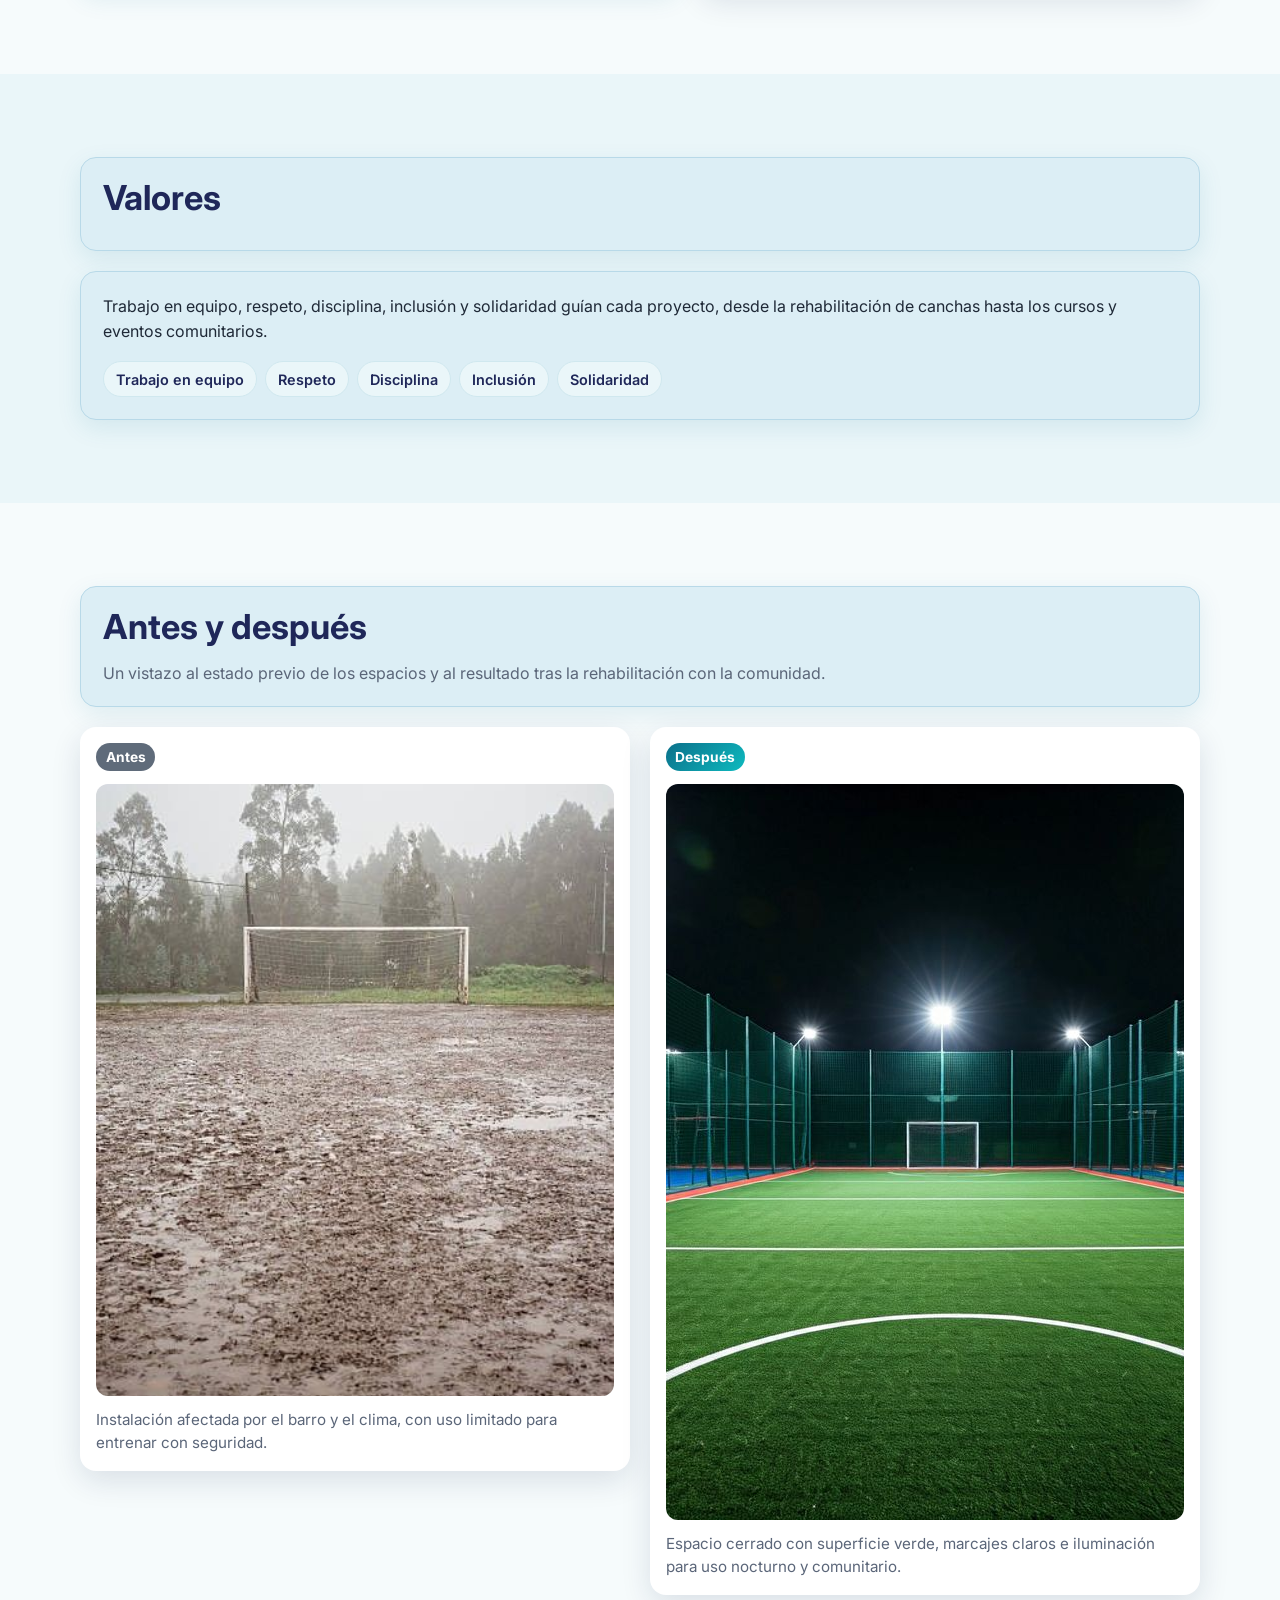
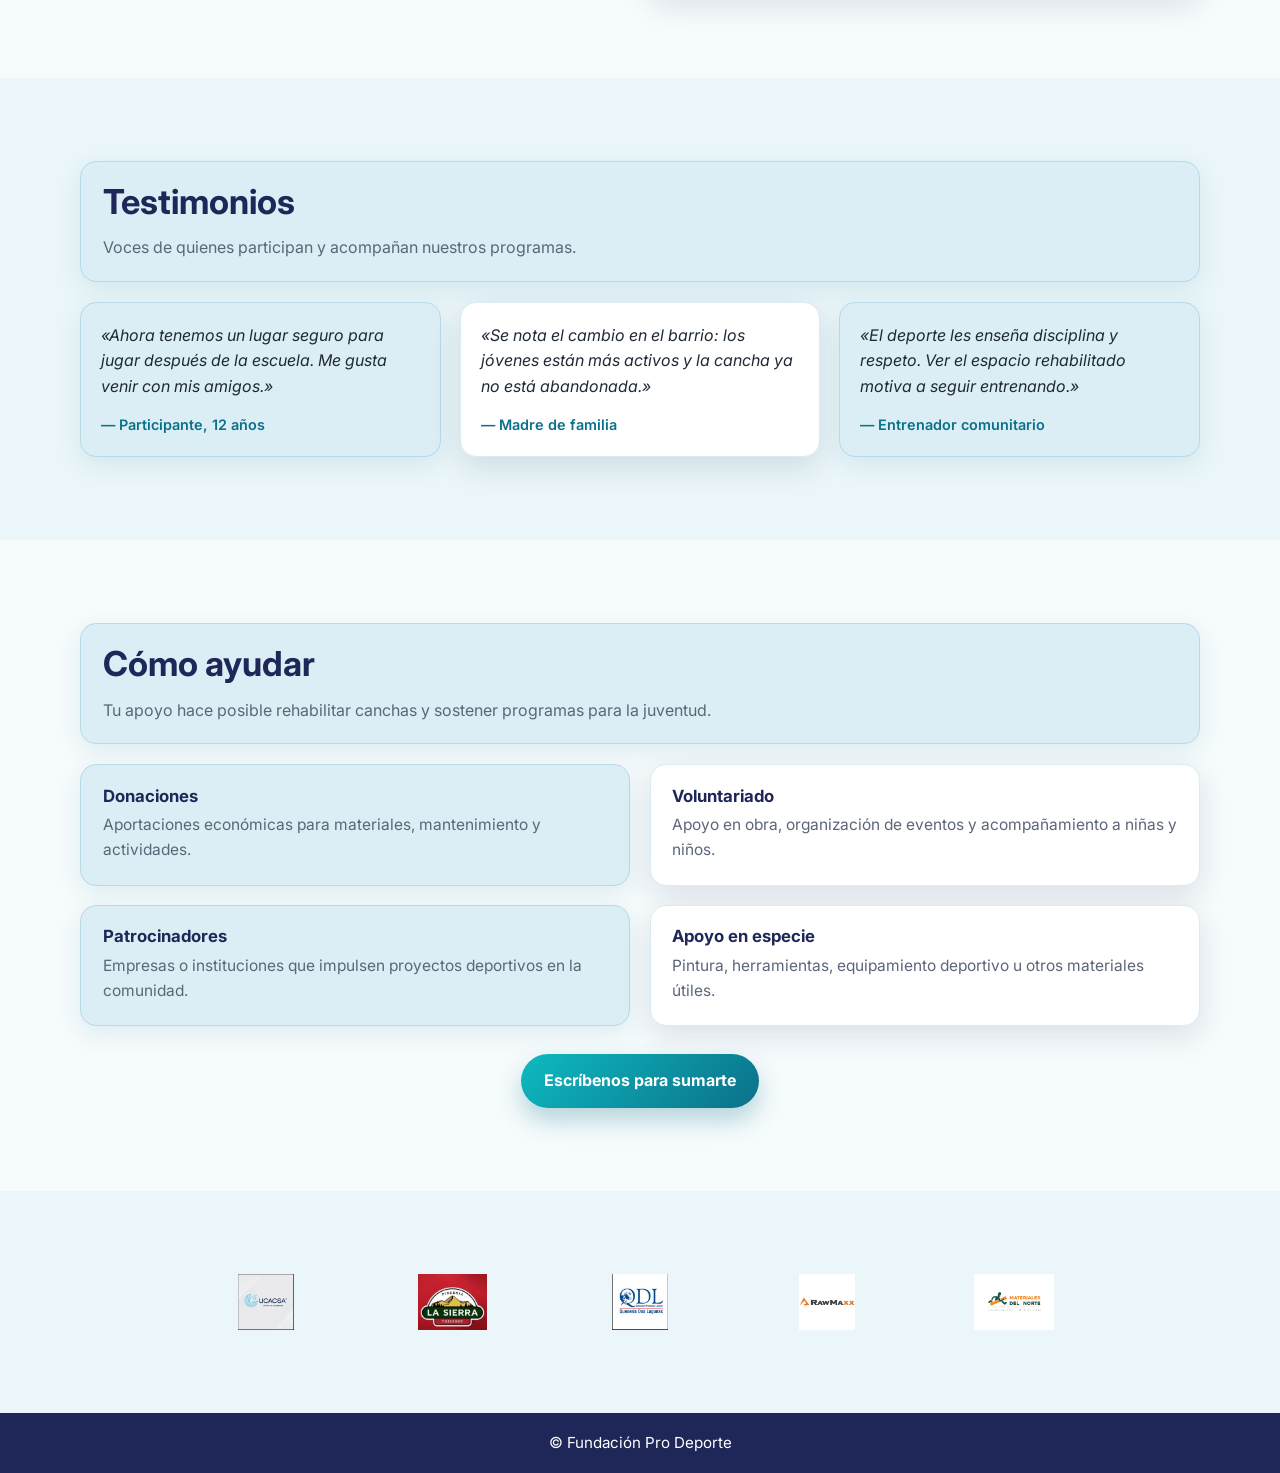
==== commit 0ed1b599: "Apply light blue panels to roughly half of content boxes site-wide Co-authored-by: Cursor <cursorage" ====
--- a/index.html
+++ b/index.html
@@ -48,7 +48,7 @@
             cursos de verano para impulsar hábitos saludables, disciplina y trabajo en equipo.
           </p>
         </div>
-        <div class="info-card">
+        <div class="info-card info-card-blue">
           <h3>Impacto social</h3>
           <p>
             Transformamos infraestructura y oportunidades: cada cancha rehabilitada y cada curso
@@ -60,11 +60,11 @@
 
     <section class="section" id="mision-vision">
       <div class="container">
-        <div class="text-panel section-intro">
+        <div class="text-panel text-panel-blue section-intro">
           <h2>Misión y visión</h2>
         </div>
         <div class="two-col two-col-cards">
-          <div class="info-card">
+          <div class="info-card info-card-blue">
             <h3>Misión</h3>
             <p>
               Apoyar a jóvenes por medio del deporte, recuperando espacios seguros y programas
@@ -87,7 +87,7 @@
         <div class="text-panel text-panel-blue section-intro">
           <h2>Valores</h2>
         </div>
-        <div class="info-card valores-card">
+        <div class="info-card info-card-blue valores-card">
           <p class="valores-text">
             Trabajo en equipo, respeto, disciplina, inclusión y solidaridad guían cada proyecto,
             desde la rehabilitación de canchas hasta los cursos y eventos comunitarios.
@@ -105,7 +105,7 @@
 
     <section class="section" id="galeria" aria-labelledby="galeria-heading">
       <div class="container">
-        <div class="text-panel section-intro">
+        <div class="text-panel text-panel-blue section-intro">
           <h2 id="galeria-heading">Antes y después</h2>
           <p class="ba-intro">
             Un vistazo al estado previo de los espacios y al resultado tras la rehabilitación con la comunidad.
@@ -133,7 +133,7 @@
           <p class="ba-intro">Voces de quienes participan y acompañan nuestros programas.</p>
         </div>
         <div class="testimonials">
-          <blockquote class="info-card testimonial">
+          <blockquote class="info-card info-card-blue testimonial">
             <p>«Ahora tenemos un lugar seguro para jugar después de la escuela. Me gusta venir con mis amigos.»</p>
             <footer>— Participante, 12 años</footer>
           </blockquote>
@@ -141,7 +141,7 @@
             <p>«Se nota el cambio en el barrio: los jóvenes están más activos y la cancha ya no está abandonada.»</p>
             <footer>— Madre de familia</footer>
           </blockquote>
-          <blockquote class="info-card testimonial">
+          <blockquote class="info-card info-card-blue testimonial">
             <p>«El deporte les enseña disciplina y respeto. Ver el espacio rehabilitado motiva a seguir entrenando.»</p>
             <footer>— Entrenador comunitario</footer>
           </blockquote>
@@ -151,12 +151,12 @@
 
     <section class="section" id="ayudar">
       <div class="container">
-        <div class="text-panel section-intro">
+        <div class="text-panel text-panel-blue section-intro">
           <h2>Cómo ayudar</h2>
           <p class="ba-intro">Tu apoyo hace posible rehabilitar canchas y sostener programas para la juventud.</p>
         </div>
         <div class="help-grid">
-          <div class="info-card help-item">
+          <div class="info-card info-card-blue help-item">
             <h3>Donaciones</h3>
             <p>Aportaciones económicas para materiales, mantenimiento y actividades.</p>
           </div>
@@ -164,7 +164,7 @@
             <h3>Voluntariado</h3>
             <p>Apoyo en obra, organización de eventos y acompañamiento a niñas y niños.</p>
           </div>
-          <div class="info-card help-item">
+          <div class="info-card info-card-blue help-item">
             <h3>Patrocinadores</h3>
             <p>Empresas o instituciones que impulsen proyectos deportivos en la comunidad.</p>
           </div>
--- a/styles.css
+++ b/styles.css
@@ -228,7 +228,9 @@
   box-shadow: var(--shadow);
 }
 
-.text-panel-blue {
+.text-panel-blue,
+.info-card-blue,
+.media-card.info-card-blue {
   background: var(--panel-blue);
   border-color: var(--panel-blue-border);
   box-shadow: 0 8px 24px rgba(11, 112, 138, 0.1);
